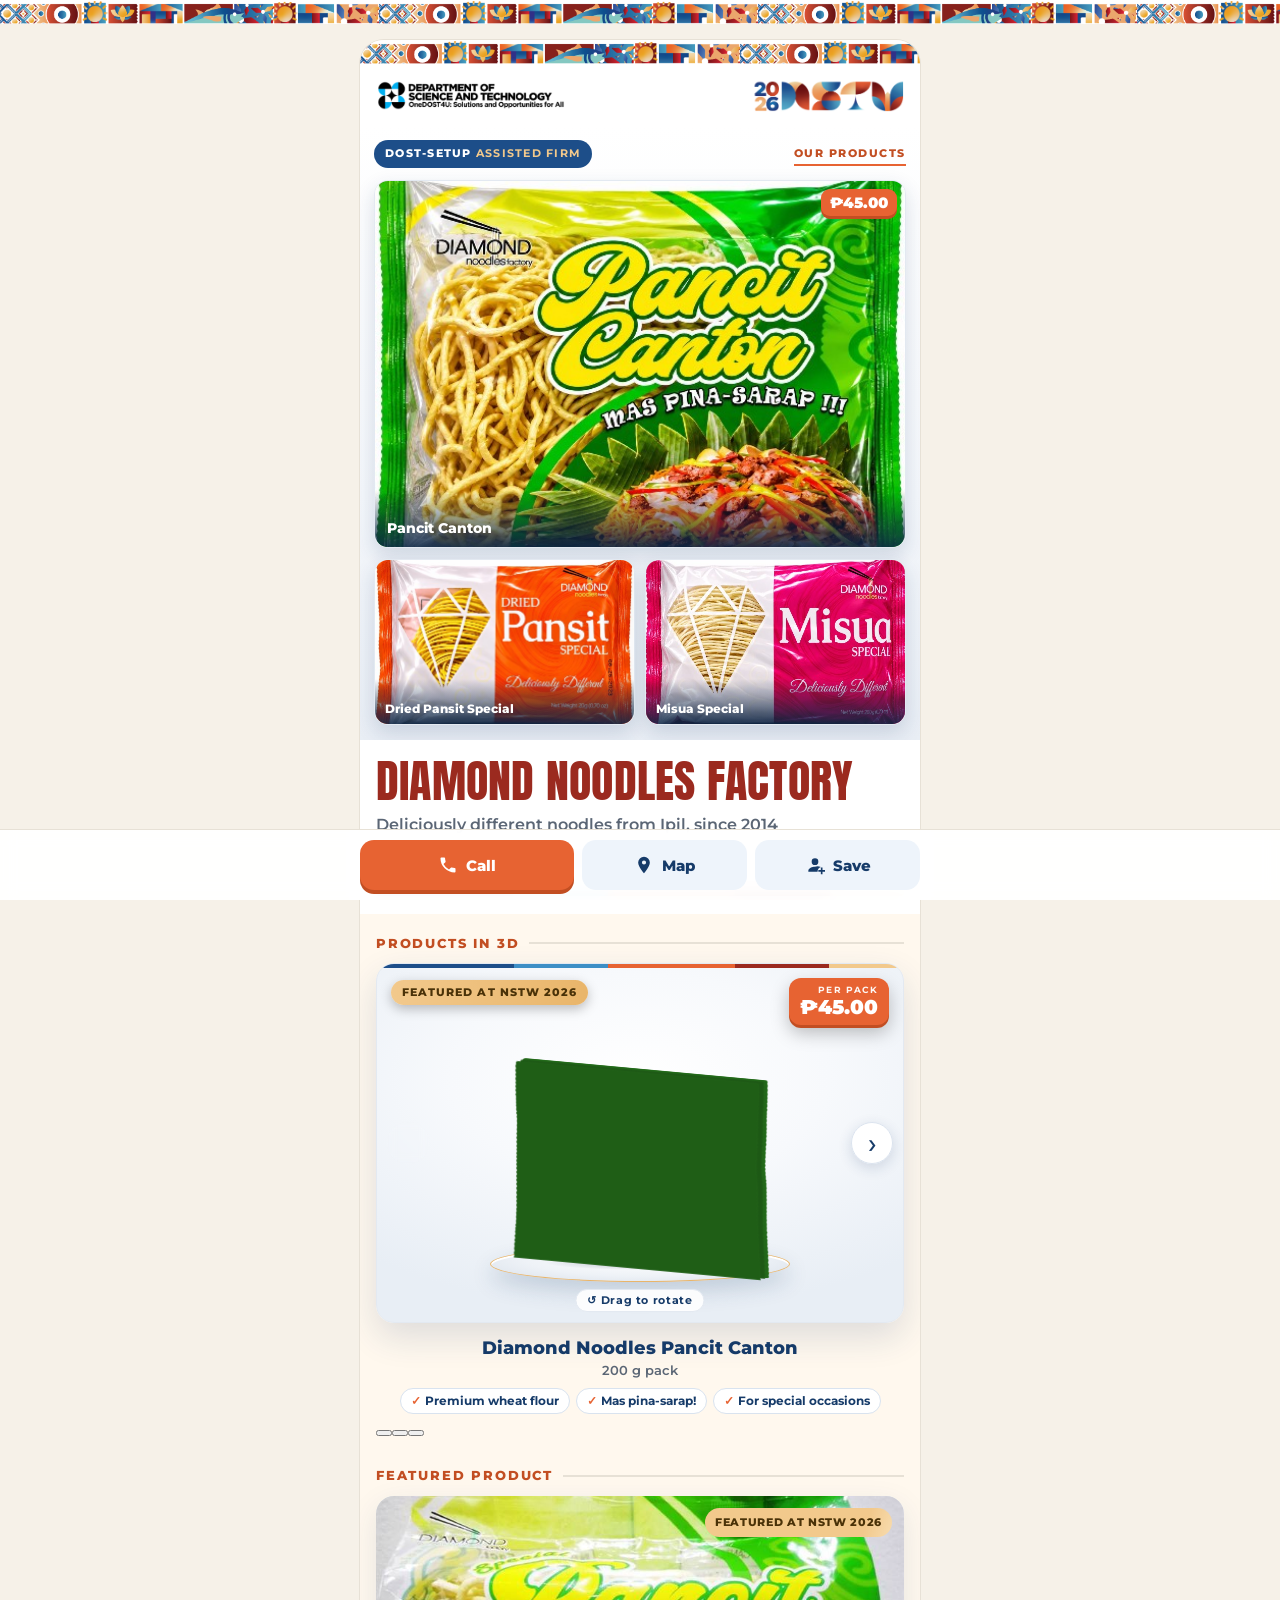
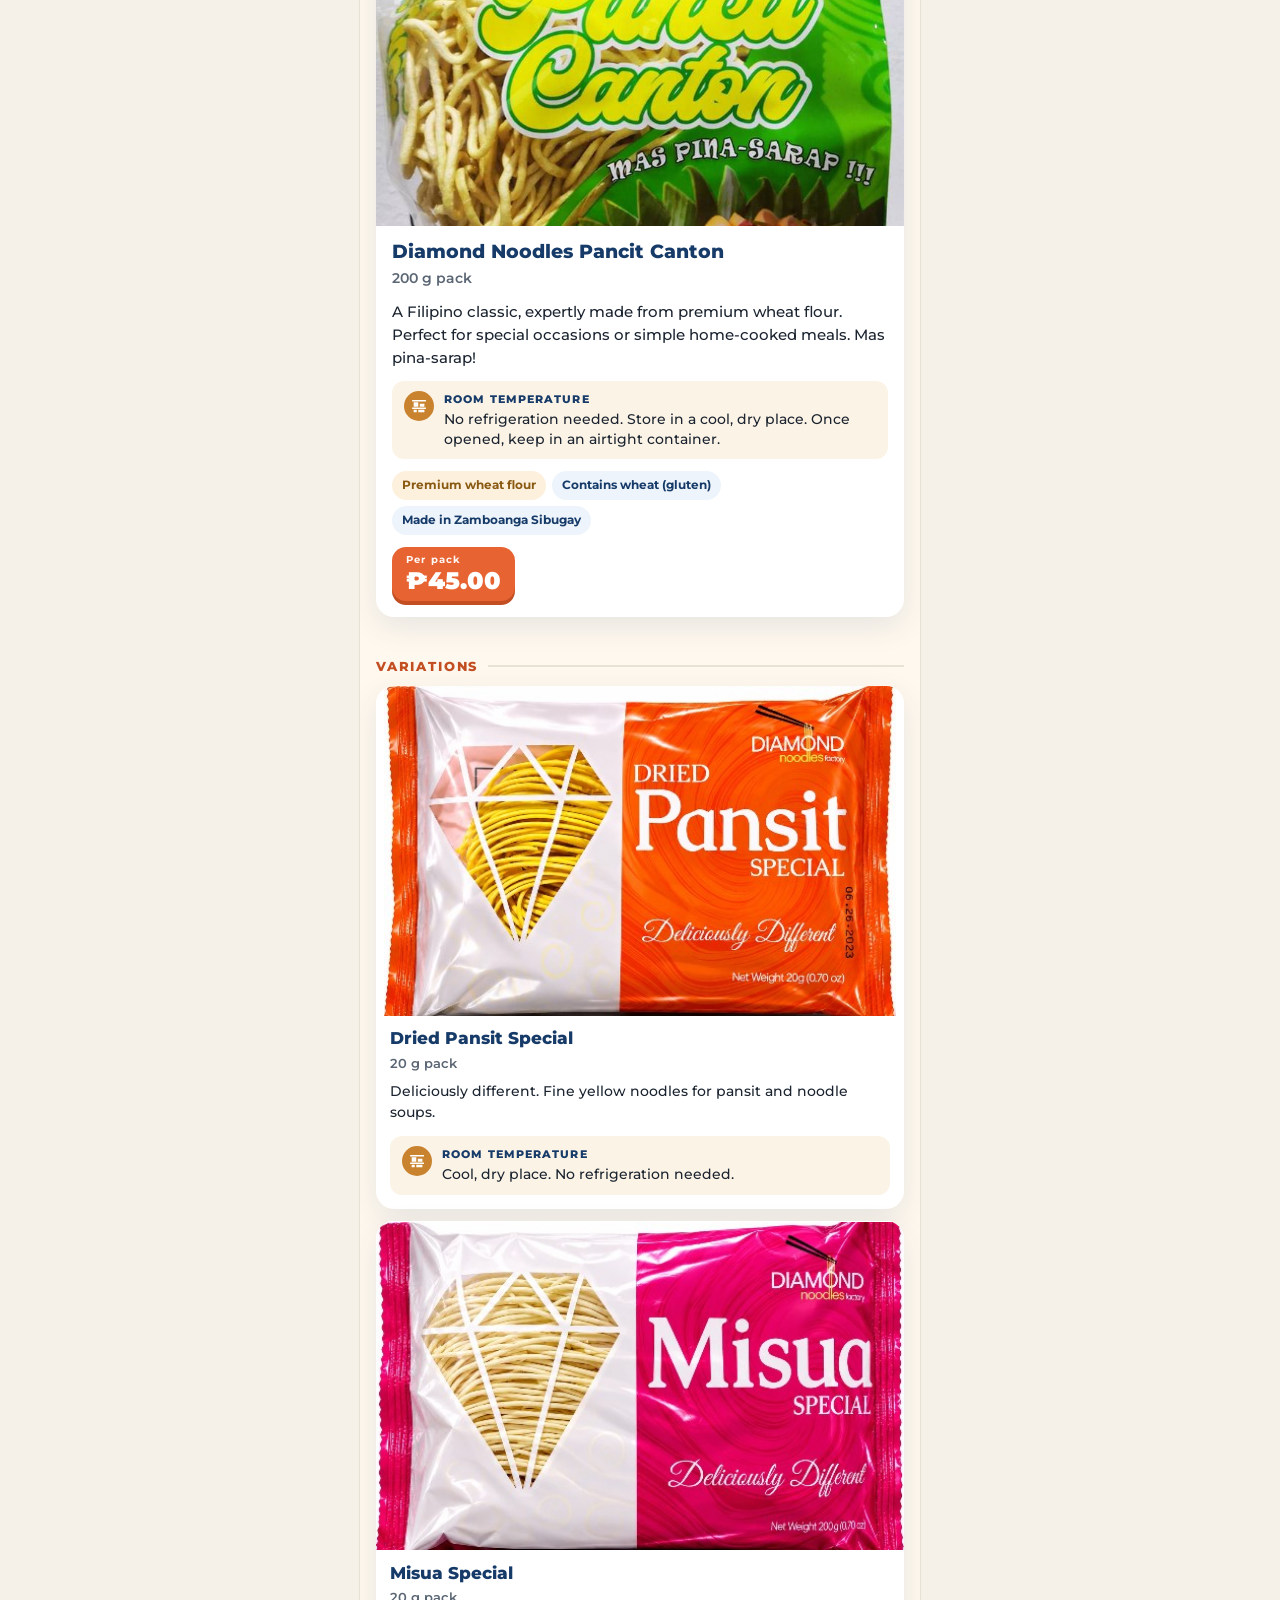
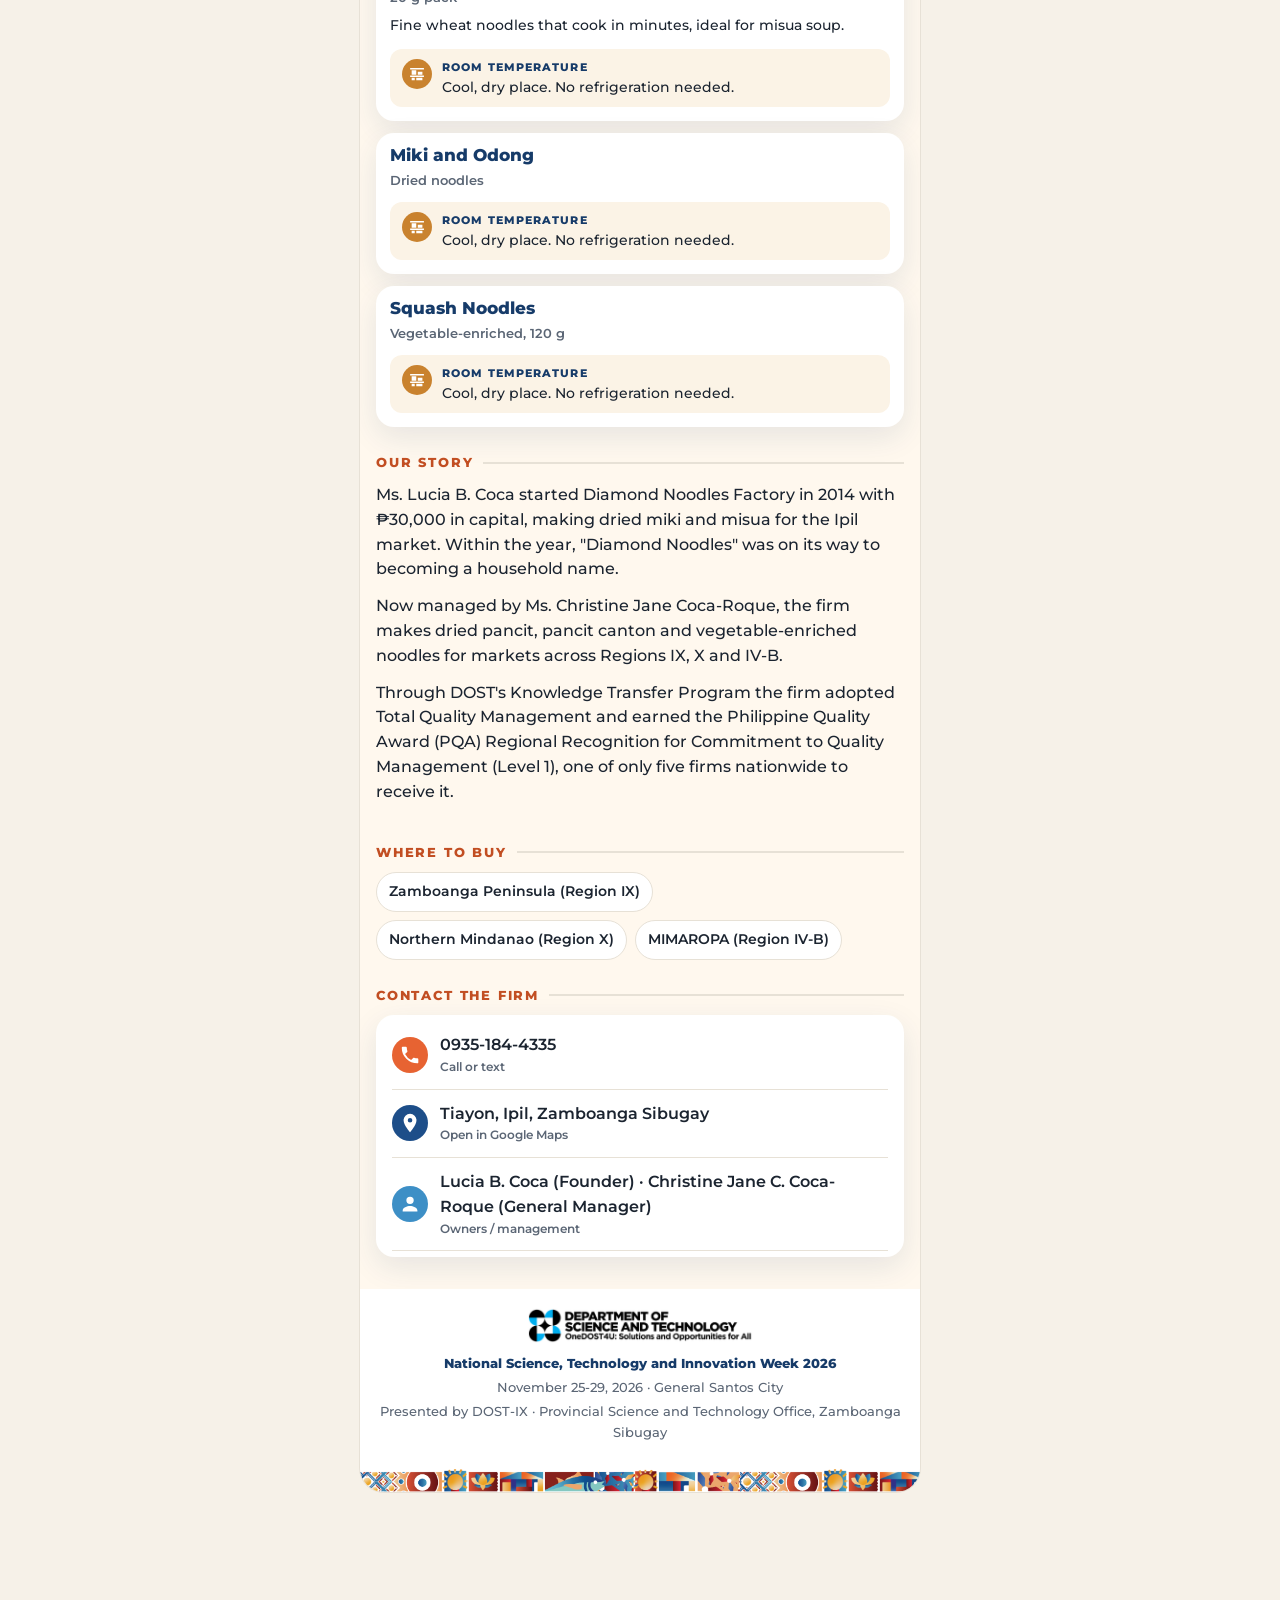
==== dnf/index.html @ 63319f56 "Round 3D bottle from its real outline; pictures in variations - Picker's bottle is spun from the bot" ====
<!doctype html>
<html lang="en">
<head>
<meta charset="utf-8">
<meta name="viewport" content="width=device-width, initial-scale=1, viewport-fit=cover">
<title>Diamond Noodles Factory | NSTW 2026</title>
<meta name="description" content="Diamond Noodles Pancit Canton, Pansit Special and Misua: DOST-SETUP assisted products from Ipil, Zamboanga Sibugay, featured at NSTW 2026.">
<meta property="og:title" content="Diamond Noodles Factory">
<meta property="og:description" content="Deliciously different noodles from Ipil, Zamboanga Sibugay. Featured at NSTW 2026.">
<meta property="og:image" content="../img/dnf-canton.jpg">
<meta name="theme-color" content="#1d4e89">
<link rel="preload" href="../assets/fonts/Montserrat-latin.woff2" as="font" type="font/woff2" crossorigin>
<link rel="preload" href="../assets/fonts/Anton-latin.woff2" as="font" type="font/woff2" crossorigin>
<link rel="preload" href="../img/3d/dnf-canton-photo.jpg" as="image">
<link rel="stylesheet" href="../assets/style.css?v=17">
</head>
<body data-root="../">
<main class="wrap" id="app"><noscript><p style="padding:16px">Diamond Noodles Factory, Tiayon, Ipil, Zamboanga Sibugay. Call 0935-184-4335.</p></noscript></main>
<nav class="actions" id="actions" aria-label="Quick actions"></nav>
<script src="../assets/app.js?v=17"></script>
<script>renderFirm("dnf");</script>
</body>
</html>
---- assets/style.css ----
/* Fonts served from this site (no Google Fonts request): Anton + Montserrat, latin and latin-ext. */
@font-face{font-family:'Anton';font-style:normal;font-weight:400;font-display:swap;src:url(fonts/Anton-latin-ext.woff2) format('woff2');unicode-range:U+0100-02BA, U+02BD-02C5, U+02C7-02CC, U+02CE-02D7, U+02DD-02FF, U+0304, U+0308, U+0329, U+1D00-1DBF, U+1E00-1E9F, U+1EF2-1EFF, U+2020, U+20A0-20AB, U+20AD-20C4, U+2113, U+2C60-2C7F, U+A720-A7FF}
@font-face{font-family:'Anton';font-style:normal;font-weight:400;font-display:swap;src:url(fonts/Anton-latin.woff2) format('woff2');unicode-range:U+0000-00FF, U+0131, U+0152-0153, U+02BB-02BC, U+02C6, U+02DA, U+02DC, U+0304, U+0308, U+0329, U+2000-206F, U+20AC, U+2122, U+2191, U+2193, U+2212, U+2215, U+FEFF, U+FFFD}
@font-face{font-family:'Montserrat';font-style:normal;font-weight:500 900;font-display:swap;src:url(fonts/Montserrat-latin-ext.woff2) format('woff2');unicode-range:U+0100-02BA, U+02BD-02C5, U+02C7-02CC, U+02CE-02D7, U+02DD-02FF, U+0304, U+0308, U+0329, U+1D00-1DBF, U+1E00-1E9F, U+1EF2-1EFF, U+2020, U+20A0-20AB, U+20AD-20C4, U+2113, U+2C60-2C7F, U+A720-A7FF}
@font-face{font-family:'Montserrat';font-style:normal;font-weight:500 900;font-display:swap;src:url(fonts/Montserrat-latin.woff2) format('woff2');unicode-range:U+0000-00FF, U+0131, U+0152-0153, U+02BB-02BC, U+02C6, U+02DA, U+02DC, U+0304, U+0308, U+0329, U+2000-206F, U+20AC, U+2122, U+2191, U+2193, U+2212, U+2215, U+FEFF, U+FFFD}
/* NSTW 2026 product pages - DOST-IX PSTO Zamboanga Sibugay
   Palette sampled from the official NSTW 2026 artwork. */
:root{
  --navy:#1d4e89; --navy-d:#163b69; --orange:#e76332; --orange-d:#c24e22; --maroon:#9b2a1f;
  --gold:#f2c98c; --gold-d:#e9b56a; --sky:#3d8fc6; --cream:#fff8ee;
  --ink:#1b2430; --muted:#5b6675; --line:#e7e1d6; --card:#ffffff; --page:#f6f1e8;
  --radius:18px; --shadow:0 10px 30px rgba(22,59,105,.10);
}
*{box-sizing:border-box}
html{-webkit-text-size-adjust:100%}
body{margin:0;background:var(--page);color:var(--ink);font:16px/1.55 Montserrat,"Segoe UI",Arial,sans-serif;padding-bottom:88px}
img{max-width:100%;display:block}
a{color:var(--navy)}
.wrap{max-width:560px;margin:0 auto;background:var(--cream);min-height:100vh;box-shadow:0 0 0 1px var(--line)}
.strip{height:24px;background:url("../img/nstw-strip.png") 0 center/380px 24px repeat-x}

/* header */
.top{display:flex;align-items:center;justify-content:space-between;gap:12px;padding:14px 16px;background:#fff}
.top img{height:30px;width:auto}
.top .nstw{height:34px}

/* hero */
.hero{position:relative;background:#fff}
.hero .photo{aspect-ratio:4/3;width:100%;object-fit:cover}
.hero .badge{position:absolute;left:16px;top:16px;background:var(--navy);color:#fff;font-weight:800;font-size:11px;letter-spacing:.12em;text-transform:uppercase;padding:7px 12px;border-radius:30px}
.hero .badge b{color:var(--gold)}
.title{padding:18px 16px 6px;background:#fff}
.title h1{margin:0;font:400 40px/1.02 Anton,Impact,"Arial Narrow",sans-serif;text-transform:uppercase;color:var(--maroon);letter-spacing:.005em}
.title p{margin:8px 0 0;color:var(--muted);font-weight:600}
.title .loc{display:flex;align-items:center;gap:6px;margin-top:10px;font-size:14px;color:var(--navy-d);font-weight:700}
.bar{height:6px;margin:14px 16px 0;border-radius:3px;background:linear-gradient(90deg,var(--navy) 0 26%,var(--sky) 26% 44%,var(--orange) 44% 68%,var(--maroon) 68% 86%,var(--gold) 86%)}
.titlewrap{background:#fff;padding-bottom:18px}

/* sections */
section{padding:22px 16px 6px}
h2{margin:0 0 12px;font:800 13px/1.2 Montserrat,Arial,sans-serif;letter-spacing:.14em;text-transform:uppercase;color:var(--orange-d);display:flex;align-items:center;gap:10px}
h2::after{content:"";flex:1;height:2px;background:var(--line)}

/* products */
.product{background:var(--card);border-radius:var(--radius);box-shadow:var(--shadow);overflow:hidden;margin-bottom:14px}
.product .pimg{aspect-ratio:16/10;width:100%;object-fit:cover;background:#eee}
.product .pbody{padding:14px 16px 16px}
.product h3{margin:0;font:800 19px/1.25 Montserrat,Arial,sans-serif;color:var(--navy-d)}
.product .size{margin:4px 0 0;color:var(--muted);font-weight:600;font-size:14px}
.product .desc{margin:10px 0 0;font-size:15px}
.prow{display:flex;align-items:flex-end;justify-content:space-between;gap:12px;margin-top:12px;flex-wrap:wrap}
.price{background:var(--orange);color:#fff;border-radius:14px;padding:8px 14px;box-shadow:0 4px 0 var(--orange-d);font-weight:900;font-size:24px;line-height:1}
.price small{display:block;font-size:10px;font-weight:700;letter-spacing:.12em;margin-bottom:4px;opacity:.95}
.price.ask{background:#fff;color:var(--orange-d);border:2px solid var(--orange);box-shadow:none;font-size:15px;padding:9px 12px}
.tags{display:flex;gap:6px;flex-wrap:wrap}
.tag{font-size:12px;font-weight:700;padding:5px 10px;border-radius:20px;background:#eef4fb;color:var(--navy-d)}
.tag.gold{background:#fdf0dc;color:#8a5a12}
.featured{position:relative}
.featured::before{content:"Featured at NSTW 2026";position:absolute;right:12px;top:12px;z-index:1;background:var(--gold);color:#4a3208;font-weight:800;font-size:11px;letter-spacing:.06em;text-transform:uppercase;padding:6px 10px;border-radius:20px}

/* more products: compact list */
.mini{display:grid;grid-template-columns:repeat(2,minmax(0,1fr));gap:10px}
.mini .m{background:#fff;border-radius:14px;box-shadow:var(--shadow);overflow:hidden}
.mini .m img{aspect-ratio:4/3;width:100%;object-fit:cover}
.mini .m div{padding:10px 12px;font-weight:700;font-size:14px;color:var(--navy-d)}
.mini .m span{display:block;font-weight:600;font-size:12px;color:var(--muted)}
.chips{display:flex;flex-wrap:wrap;gap:8px}
.chip{background:#fff;border:1px solid var(--line);border-radius:30px;padding:8px 12px;font-size:14px;font-weight:600}

/* impact */
.stats{display:grid;grid-template-columns:repeat(2,minmax(0,1fr));gap:10px}
.stat{background:#fff;border-radius:16px;padding:14px;box-shadow:var(--shadow);border-top:5px solid var(--navy)}
.stat:nth-child(4n+2){border-top-color:var(--orange)}
.stat:nth-child(4n+3){border-top-color:var(--maroon)}
.stat:nth-child(4n+4){border-top-color:var(--sky)}
.stat b{display:block;font:400 30px/1.05 Anton,Impact,sans-serif;color:var(--navy-d)}
.stat span{display:block;margin-top:6px;font-size:13px;line-height:1.35;color:var(--muted);font-weight:600}
.src{font-size:12px;color:var(--muted);margin:10px 2px 0}

/* story + project */
.story p{margin:0 0 12px}
.project{background:linear-gradient(135deg,var(--navy-d),var(--navy));color:#fff;border-radius:var(--radius);padding:16px;box-shadow:var(--shadow)}
.project .pt{font-weight:800;font-size:16px;line-height:1.35}
.project dl{display:grid;grid-template-columns:auto 1fr;gap:6px 14px;margin:12px 0 0;font-size:14px}
.project dt{opacity:.8}
.project dd{margin:0;font-weight:700}
.project + .project{margin-top:10px}
.equip{margin:0;padding:0;list-style:none;display:grid;gap:10px}
.equip li{background:#fff;border-radius:14px;padding:12px 14px;box-shadow:var(--shadow);display:flex;gap:12px;align-items:flex-start}
.equip li i{flex:none;width:30px;height:30px;border-radius:50%;background:var(--gold);color:#4a3208;font-style:normal;font-weight:900;display:flex;align-items:center;justify-content:center;font-size:14px}
.equip li b{display:block;color:var(--navy-d)}
.equip li span{font-size:13px;color:var(--muted)}
.gallery{display:grid;grid-template-columns:repeat(2,minmax(0,1fr));gap:10px;margin-top:12px}
.gallery img{border-radius:14px;aspect-ratio:1/1;object-fit:cover;width:100%}

/* contact */
.contact{background:#fff;border-radius:var(--radius);box-shadow:var(--shadow);padding:6px 16px}
.contact a,.contact div.row{display:flex;align-items:center;gap:12px;padding:12px 0;border-bottom:1px solid var(--line);text-decoration:none;color:var(--ink);font-weight:600}
.contact > :last-child{border-bottom:0}
.contact svg{flex:none;width:36px;height:36px}
.contact small{display:block;font-size:12px;color:var(--muted);font-weight:600}

/* footer */
footer{margin-top:26px;background:#fff;text-align:center;padding:18px 16px 22px}
footer img{height:36px;width:auto;margin:0 auto 10px}
footer p{margin:4px 0;font-size:13px;color:var(--muted)}
footer .ev{font-weight:800;color:var(--navy-d)}

/* sticky action bar */
.actions{position:fixed;left:0;right:0;bottom:0;z-index:10;padding:10px 12px calc(10px + env(safe-area-inset-bottom));background:rgba(255,255,255,.96);
  backdrop-filter:blur(8px);-webkit-backdrop-filter:blur(8px);border-top:1px solid var(--line)}
.actions .in{max-width:560px;margin:0 auto;display:grid;grid-template-columns:1.3fr 1fr 1fr;gap:8px}
.btn{display:flex;align-items:center;justify-content:center;gap:8px;min-height:50px;border-radius:14px;border:0;font:800 15px Montserrat,Arial,sans-serif;text-decoration:none;cursor:pointer}
.btn svg{width:20px;height:20px;flex:none}
.btn.primary{background:var(--orange);color:#fff;box-shadow:0 4px 0 var(--orange-d)}
.btn.sec{background:#eef4fb;color:var(--navy-d)}
.btn:focus-visible{outline:3px solid var(--sky);outline-offset:2px}

/* index page */
.intro{padding:20px 16px 4px;background:#fff}
.intro h1{margin:0;font:400 34px/1.05 Anton,Impact,sans-serif;text-transform:uppercase;color:var(--maroon)}
.intro p{margin:8px 0 0;color:var(--muted);font-weight:600}
.firm{display:block;background:#fff;border-radius:var(--radius);box-shadow:var(--shadow);overflow:hidden;text-decoration:none;color:var(--ink);margin-bottom:14px}
.firm img{aspect-ratio:16/9;width:100%;object-fit:cover}
.firm div{padding:14px 16px}
.firm b{display:block;font:400 26px/1.05 Anton,Impact,sans-serif;text-transform:uppercase;color:var(--maroon)}
.firm span{display:block;margin-top:4px;color:var(--muted);font-weight:600;font-size:14px}
.firm em{display:inline-block;margin-top:10px;font-style:normal;font-weight:800;color:var(--orange-d)}

@media (min-width:600px){
  body{background:var(--page) url("../img/nstw-strip.png") left top/auto 24px repeat-x}
  .wrap{margin-top:40px;margin-bottom:40px;border-radius:24px;overflow:hidden}
  .title h1{font-size:46px}
}
/* ---------- motion graphics ----------
   Everything below runs only when the visitor has not asked their phone to reduce motion. */
@media (prefers-reduced-motion:no-preference){
  /* NSTW tile border slowly scrolls like a ticker */
  .strip{animation:stripMove 40s linear infinite}
  @keyframes stripMove{from{background-position-x:0}to{background-position-x:-1140px}}  /* 3 tiles of 380px: seamless loop */

  /* hero photo: slow zoom-out ("Ken Burns") as the page opens */
  .hero{overflow:hidden}
  .hero .photo{animation:kenburns 9s cubic-bezier(.2,.6,.2,1) both}
  @keyframes kenburns{from{transform:scale(1.14)}to{transform:scale(1)}}

  /* badge slides in, title rises, colour bar draws itself */
  .hero .badge{animation:slideIn .45s .05s cubic-bezier(.2,.9,.3,1.2) both}
  @keyframes slideIn{from{transform:translateX(-24px)}to{transform:none}}
  .title h1{animation:rise .45s 0s cubic-bezier(.2,.7,.2,1) both}
  .title p,.title .loc{animation:rise .45s .08s cubic-bezier(.2,.7,.2,1) both}
  .intro h1{animation:rise .45s 0s cubic-bezier(.2,.7,.2,1) both}
  @keyframes rise{from{transform:translateY(14px)}to{transform:none}}
  .bar{transform-origin:left;animation:draw .7s .1s cubic-bezier(.6,0,.2,1) both}
  @keyframes draw{from{transform:scaleX(0)}to{transform:scaleX(1)}}

  /* blocks fade up as they scroll into view (class added by app.js) */
  .reveal{opacity:0;transform:translateY(18px);transition:opacity .45s ease,transform .45s cubic-bezier(.2,.7,.2,1);transition-delay:var(--d,0s)}
  .reveal.in{opacity:1;transform:none}

  /* featured ribbon gets a moving shine */
  .featured::before{background:linear-gradient(110deg,var(--gold) 35%,#fff6df 50%,var(--gold) 65%) 0 0/250% 100%;animation:shine 3.2s ease-in-out infinite}
  @keyframes shine{0%,60%{background-position:100% 0}100%{background-position:-100% 0}}

  /* price tag pops when it appears, then gently bobs */
  .reveal.in .price:not(.ask){animation:pop .6s .25s cubic-bezier(.3,1.6,.5,1) both,bob 3.5s 1.2s ease-in-out infinite}
  @keyframes pop{from{transform:scale(.6) rotate(-6deg);opacity:0}to{transform:none;opacity:1}}
  @keyframes bob{0%,100%{transform:translateY(0)}50%{transform:translateY(-4px)}}

  /* stat tiles lift slightly; numbers count up (app.js) */
  .stat{transition:transform .25s ease,box-shadow .25s ease}
  .stat:hover{transform:translateY(-3px);box-shadow:0 14px 34px rgba(22,59,105,.16)}

  /* equipment numbers spin in */
  .reveal.in i{animation:spinIn .6s calc(var(--d,0s) + .15s) cubic-bezier(.3,1.4,.5,1) both}
  @keyframes spinIn{from{transform:rotate(-180deg) scale(.3)}to{transform:none}}

  /* photos zoom softly on hover / tap */
  .product .pimg,.mini .m img,.gallery img,.firm img{transition:transform .6s cubic-bezier(.2,.7,.2,1)}
  .product:hover .pimg,.mini .m:hover img,.gallery img:hover,.firm:hover img{transform:scale(1.05)}
  .product,.mini .m,.firm{overflow:hidden}

  /* Call button: a soft pulse ring every few seconds */
  .btn.primary{position:relative}
  .btn.primary::after{content:"";position:absolute;inset:0;border-radius:inherit;box-shadow:0 0 0 0 rgba(231,99,50,.55);animation:ring 3s 2s ease-out infinite}
  @keyframes ring{0%{box-shadow:0 0 0 0 rgba(231,99,50,.55)}70%,100%{box-shadow:0 0 0 14px rgba(231,99,50,0)}}
  .actions{animation:barUp .4s .15s cubic-bezier(.2,.8,.2,1) both}
  @keyframes barUp{from{transform:translateY(100%)}to{transform:none}}

  .firm{transition:transform .2s ease}
  .firm:active,.btn:active{transform:scale(.98)}
}

/* ---------- 3D product viewer ---------- */
/* Studio stage: navy backdrop, soft spotlight, gold-rimmed pedestal. */
.v3d-stage{position:relative;height:360px;perspective:1100px;touch-action:pan-y;user-select:none;-webkit-user-select:none;cursor:grab;overflow:hidden;border-radius:var(--radius);
  background:radial-gradient(80% 65% at 50% 32%,#ffffff 0%,#f7f9fc 45%,#e8eef5 100%);box-shadow:0 14px 34px rgba(22,59,105,.14);border:1px solid #e3e9f1;outline:none}
.v3d-stage.grab{cursor:grabbing}
.v3d-stage:focus-visible{box-shadow:0 0 0 3px var(--sky),0 14px 34px rgba(22,59,105,.14)}
.v3d-stage::before{content:"";position:absolute;inset:0;pointer-events:none;
  background:linear-gradient(90deg,var(--navy) 0 26%,var(--sky) 26% 44%,var(--orange) 44% 68%,var(--maroon) 68% 86%,var(--gold) 86%) top/100% 4px no-repeat}
.v3d-pedestal{position:absolute;left:50%;bottom:40px;width:64%;max-width:300px;height:36px;transform:translateX(-50%);border-radius:50%;pointer-events:none;
  background:radial-gradient(ellipse at 50% 35%,#ffffff 0%,#eef2f7 55%,#d7dfe9 100%);border:1px solid var(--gold-d);
  box-shadow:0 10px 22px rgba(22,59,105,.2),inset 0 2px 0 #fff}
.v3d-pedestal::after{content:"";position:absolute;left:18%;right:18%;top:22%;height:46%;border-radius:50%;background:radial-gradient(closest-side,rgba(22,40,70,.3),rgba(22,40,70,0))}
.v3d-rib{position:absolute;left:14px;top:16px;z-index:3;background:linear-gradient(90deg,var(--gold),var(--gold-d));color:#4a3208;font:800 10.5px Montserrat,Arial,sans-serif;letter-spacing:.1em;text-transform:uppercase;padding:6px 11px;border-radius:20px;box-shadow:0 4px 12px rgba(0,0,0,.25)}
.v3d-price{position:absolute;right:14px;top:14px;z-index:3;background:var(--orange);color:#fff;font:900 20px/1 Montserrat,Arial,sans-serif;padding:7px 11px 8px;border-radius:12px;text-align:right;box-shadow:0 3px 0 var(--orange-d),0 8px 18px rgba(0,0,0,.25)}
.v3d-price small{display:block;font-size:9px;font-weight:700;letter-spacing:.12em;text-transform:uppercase;margin-bottom:3px;opacity:.95}
.v3d-slide{position:absolute;inset:0;display:flex;align-items:center;justify-content:center;transition:transform .6s cubic-bezier(.2,.8,.2,1),opacity .45s;opacity:0;pointer-events:none}
.v3d-slide.right{transform:translateX(70%) scale(.8)}
.v3d-slide.left{transform:translateX(-70%) scale(.8)}
.v3d-slide.on{opacity:1;transform:none}
.v3d-slide{align-items:flex-end;padding-bottom:54px}   /* packs stand on the pedestal */
.v3d-obj{position:relative;flex:none;width:var(--w);height:var(--h);transform-origin:50% 100%;transform-style:preserve-3d;
  transform:scale(var(--s,1)) rotateX(var(--rx,-10deg)) rotateY(var(--ry,-28deg))}
.fc{position:absolute;left:0;top:0;overflow:hidden;backface-visibility:hidden;-webkit-backface-visibility:hidden}
.fc img{width:100%;height:100%;object-fit:cover;display:block;pointer-events:none}
.fc::after{content:"";position:absolute;inset:0;pointer-events:none}
.fc.front,.fc.back{width:var(--w);height:var(--h)}
.fc.front{transform:translateZ(calc(var(--d) / 2))}
.fc.back{transform:rotateY(180deg) translateZ(calc(var(--d) / 2))}
.fc.right,.fc.left{width:var(--d);height:var(--h);left:calc((var(--w) - var(--d)) / 2)}
.fc.right{transform:rotateY(90deg) translateZ(calc(var(--w) / 2))}
.fc.left{transform:rotateY(-90deg) translateZ(calc(var(--w) / 2))}
.fc.top,.fc.bottom{width:var(--w);height:var(--d);top:calc((var(--h) - var(--d)) / 2)}
.fc.top{transform:rotateX(90deg) translateZ(calc(var(--h) / 2))}
.fc.bottom{transform:rotateX(-90deg) translateZ(calc(var(--h) / 2))}
/* simple lighting so it reads as a solid object */
.fc.front::after{background:linear-gradient(115deg,rgba(255,255,255,.28),rgba(255,255,255,0) 38%,rgba(0,0,0,0) 70%,rgba(0,0,0,.14))}
.fc.back::after{background:linear-gradient(245deg,rgba(255,255,255,.18),rgba(0,0,0,0) 45%,rgba(0,0,0,.18))}
.fc.right::after{background:rgba(0,0,0,.14)}
.fc.left::after{background:rgba(0,0,0,.26)}
.fc.top::after{background:rgba(255,255,255,.18)}
.fc.bottom::after{background:rgba(0,0,0,.35)}
/* soft pouches / bags: rounded corners */
.v3d-obj.r .fc.front,.v3d-obj.r .fc.back{border-radius:16px 16px 10px 10px}
.v3d-obj.r .fc.top,.v3d-obj.r .fc.bottom{border-radius:20px}
/* generated back face when there is no photo of the back */
.gen{width:100%;height:100%;display:flex;flex-direction:column;justify-content:center;align-items:center;text-align:center;padding:12% 12% 8%;gap:8px;
  background:linear-gradient(135deg,rgba(255,255,255,.18),rgba(255,255,255,0) 40%,rgba(0,0,0,.12)),var(--c)}
.gen .gl{background:#fff;border-radius:10px;padding:12px 12px 11px;display:flex;flex-direction:column;align-items:center;gap:3px;box-shadow:0 3px 10px rgba(0,0,0,.18);max-width:100%}
.gen .gl small{font:700 9px Montserrat,Arial,sans-serif;letter-spacing:.14em;text-transform:uppercase;color:var(--muted)}
.gen .gl b{font:400 21px/1.02 Anton,Impact,sans-serif;text-transform:uppercase;color:var(--c)}
.gen .gl span{font:700 11px Montserrat,Arial,sans-serif;color:var(--ink)}
.gen .gl i{display:block;width:44px;height:3px;border-radius:2px;margin:4px 0 2px;background:linear-gradient(90deg,var(--navy) 0 30%,var(--orange) 30% 70%,var(--gold) 70%)}
.gen .gl em{font:600 9.5px Montserrat,Arial,sans-serif;font-style:normal;color:var(--muted)}
.gen p{margin:0;font:700 9px Montserrat,Arial,sans-serif;letter-spacing:.06em;color:#fff;text-shadow:0 1px 2px rgba(0,0,0,.3)}
.v3d-nav{position:absolute;top:50%;width:42px;height:42px;margin-top:-21px;border-radius:50%;border:1px solid #dbe3ee;background:rgba(255,255,255,.95);
  color:var(--navy-d);font:400 28px/38px Montserrat,Arial,sans-serif;box-shadow:0 4px 14px rgba(22,59,105,.16);cursor:pointer;z-index:4;-webkit-backdrop-filter:blur(4px);backdrop-filter:blur(4px)}
.v3d-nav.prev{left:10px}.v3d-nav.next{right:10px}
.v3d-nav:focus-visible{outline:3px solid var(--gold)}
.v3d-hint{position:absolute;left:50%;bottom:10px;transform:translateX(-50%);font:700 10.5px Montserrat,Arial,sans-serif;letter-spacing:.06em;color:var(--navy-d);
  background:rgba(255,255,255,.9);border:1px solid #e3e9f1;padding:4px 11px;border-radius:12px;pointer-events:none;white-space:nowrap}
.v3d-cap{text-align:center;padding:14px 8px 2px;touch-action:pan-y}
.v3d-cap b{display:block;font:800 18px/1.25 Montserrat,Arial,sans-serif;color:var(--navy-d)}
.v3d-cap > span{display:block;margin-top:2px;font:600 13px Montserrat,Arial,sans-serif;color:var(--muted)}
.v3d-hooks{display:flex;flex-wrap:wrap;justify-content:center;gap:6px;margin-top:10px;min-height:26px}
.v3d-hooks span{font:700 11.5px Montserrat,Arial,sans-serif;color:var(--navy-d);background:#fff;border:1px solid #d9e3ef;padding:5px 10px;border-radius:14px}
.v3d-hooks span::before{content:"✓ ";color:var(--orange);font-weight:900}


/* Product facts: ingredients and storage (QR page is marketing-only; project figures live in the printed brief) */
.facts{margin:12px 0 0;display:grid;gap:8px}
.facts .fi{display:flex;gap:10px;align-items:flex-start;background:#f7f9f4;border-radius:12px;padding:10px 12px}
.facts .fi.cold{background:#eaf4fb}
.facts .fi.dry{background:#fbf3e6}
.facts .fic{flex:none;width:30px;height:30px}
.facts .fic svg{width:30px;height:30px;display:block}
.facts dt{font-size:11px;font-weight:800;letter-spacing:.1em;text-transform:uppercase;color:var(--navy-d)}
.facts dd{margin:2px 0 0;font-size:14px;line-height:1.4}
.vars{display:grid;gap:12px}
.var{background:var(--card);border-radius:var(--radius);box-shadow:var(--shadow);overflow:hidden}
.var > img{width:100%;aspect-ratio:16/9;object-fit:cover;background:#eee;display:block}
.var .vb{padding:12px 14px 14px}
.var h3{margin:0;font:800 17px/1.25 Montserrat,Arial,sans-serif;color:var(--navy-d)}
.var .size{margin:3px 0 0;color:var(--muted);font-weight:600;font-size:13px}
.var .size b{color:var(--orange-d)}
.var .vd{margin:8px 0 0;font-size:14px}
.v3d-obj.box{margin-bottom:calc(var(--d) * .2)}   /* lift deep packs so the front edge rests on the pedestal */
.fc img{object-fit:fill}                            /* photos are stretched to fill each face, no cut edges */

/* round bottle: ring of strips, each showing its slice of the wrapped photo */
.v3d-obj.bottle .bt{position:absolute;backface-visibility:hidden;-webkit-backface-visibility:hidden}
.v3d-obj.bottle .bt.disc{border-radius:50%;backface-visibility:visible;-webkit-backface-visibility:visible}
.v3d-obj.bottle .bt.sh{background:linear-gradient(180deg,#e6f3c4,#bcd98a)}

/* ---------- first screen: neat overview of the products ---------- */
.hero.overview{padding:14px 14px 16px;background:linear-gradient(180deg,#ffffff 0%,#f4f7fb 60%,#e9eef5 100%)}
.ov-head{display:flex;justify-content:space-between;align-items:center;gap:10px;margin-bottom:12px}
.hero.overview .badge{position:static;padding:6px 11px;font-size:10.5px}
.ov-cap{color:var(--orange-d);font:800 11px Montserrat,Arial,sans-serif;letter-spacing:.14em;text-transform:uppercase;padding:4px 0;border-bottom:2px solid var(--orange)}
.ov-grid{display:grid;grid-template-columns:1.15fr 1fr;grid-template-rows:1fr 1fr;gap:10px;aspect-ratio:4/3.1}
.ov-t{position:relative;margin:0;border-radius:14px;overflow:hidden;background:#fff;box-shadow:0 8px 20px rgba(22,59,105,.16);border:1px solid #e3e9f1}
.ov-t.big{grid-row:1 / span 2}
.ov-t img{width:100%;height:100%;object-fit:cover;display:block}
.ov-t figcaption{position:absolute;left:0;right:0;bottom:0;padding:22px 10px 8px;color:#fff;font:800 12px/1.25 Montserrat,Arial,sans-serif;
  background:linear-gradient(180deg,rgba(13,39,71,0),rgba(13,39,71,.88))}
.ov-t.big figcaption{font-size:14px;padding:30px 12px 10px}
.ov-price{position:absolute;right:8px;top:8px;background:var(--orange);color:#fff;font:900 15px/1 Montserrat,Arial,sans-serif;padding:6px 9px;border-radius:9px;box-shadow:0 3px 0 var(--orange-d)}
@media (prefers-reduced-motion:no-preference){
  .ov-t{animation:ovIn .6s calc(var(--i,0) * .1s) cubic-bezier(.2,.8,.2,1) both}
  .ov-t:nth-child(2){--i:1}.ov-t:nth-child(3){--i:2}
  @keyframes ovIn{from{opacity:0;transform:translateY(14px) scale(.97)}to{opacity:1;transform:none}}
}
.fc.front{background:#fff}                         /* photos with a transparent background sit on white */
.fc .crop{width:100%;height:100%}
.ov-banner{width:100%;aspect-ratio:1376/768;object-fit:cover;border-radius:14px;display:block;box-shadow:0 8px 20px rgba(22,59,105,.16)}
@media (prefers-reduced-motion:no-preference){.ov-banner{animation:ovIn .6s cubic-bezier(.2,.8,.2,1) both}}
/* cut-out packs: photo cut along the real outline, thickness from stacked outline slices */
.v3d-obj.cut .sl{position:absolute;left:0;top:0;width:var(--w);height:var(--h);-webkit-mask-size:100% 100%;mask-size:100% 100%;-webkit-mask-repeat:no-repeat;mask-repeat:no-repeat}
.v3d-obj.cut .face img{width:100%;height:100%;object-fit:fill;display:block;pointer-events:none}
.v3d-obj.cut .face::after{content:"";position:absolute;inset:0;pointer-events:none;background:linear-gradient(115deg,rgba(255,255,255,.3),rgba(255,255,255,0) 38%,rgba(0,0,0,0) 70%,rgba(0,0,0,.16))}
.v3d-obj.cut .face.bk img,.v3d-obj.cut .face.bk .gen{transform:scaleX(-1)}
.v3d-obj.cut .face.bk::after{background:linear-gradient(245deg,rgba(255,255,255,.18),rgba(0,0,0,0) 45%,rgba(0,0,0,.2))}
/* overview tiles: wide packs, so one full-width tile on top and two below */
.ov-grid{grid-template-columns:1fr 1fr;grid-template-rows:auto;aspect-ratio:auto}
.ov-t{aspect-ratio:520/330}
.ov-t.big{grid-column:1 / span 2;grid-row:auto;aspect-ratio:520/360}
.var > img{object-fit:contain;background:#fff;aspect-ratio:16/10}   /* show the whole product photo */
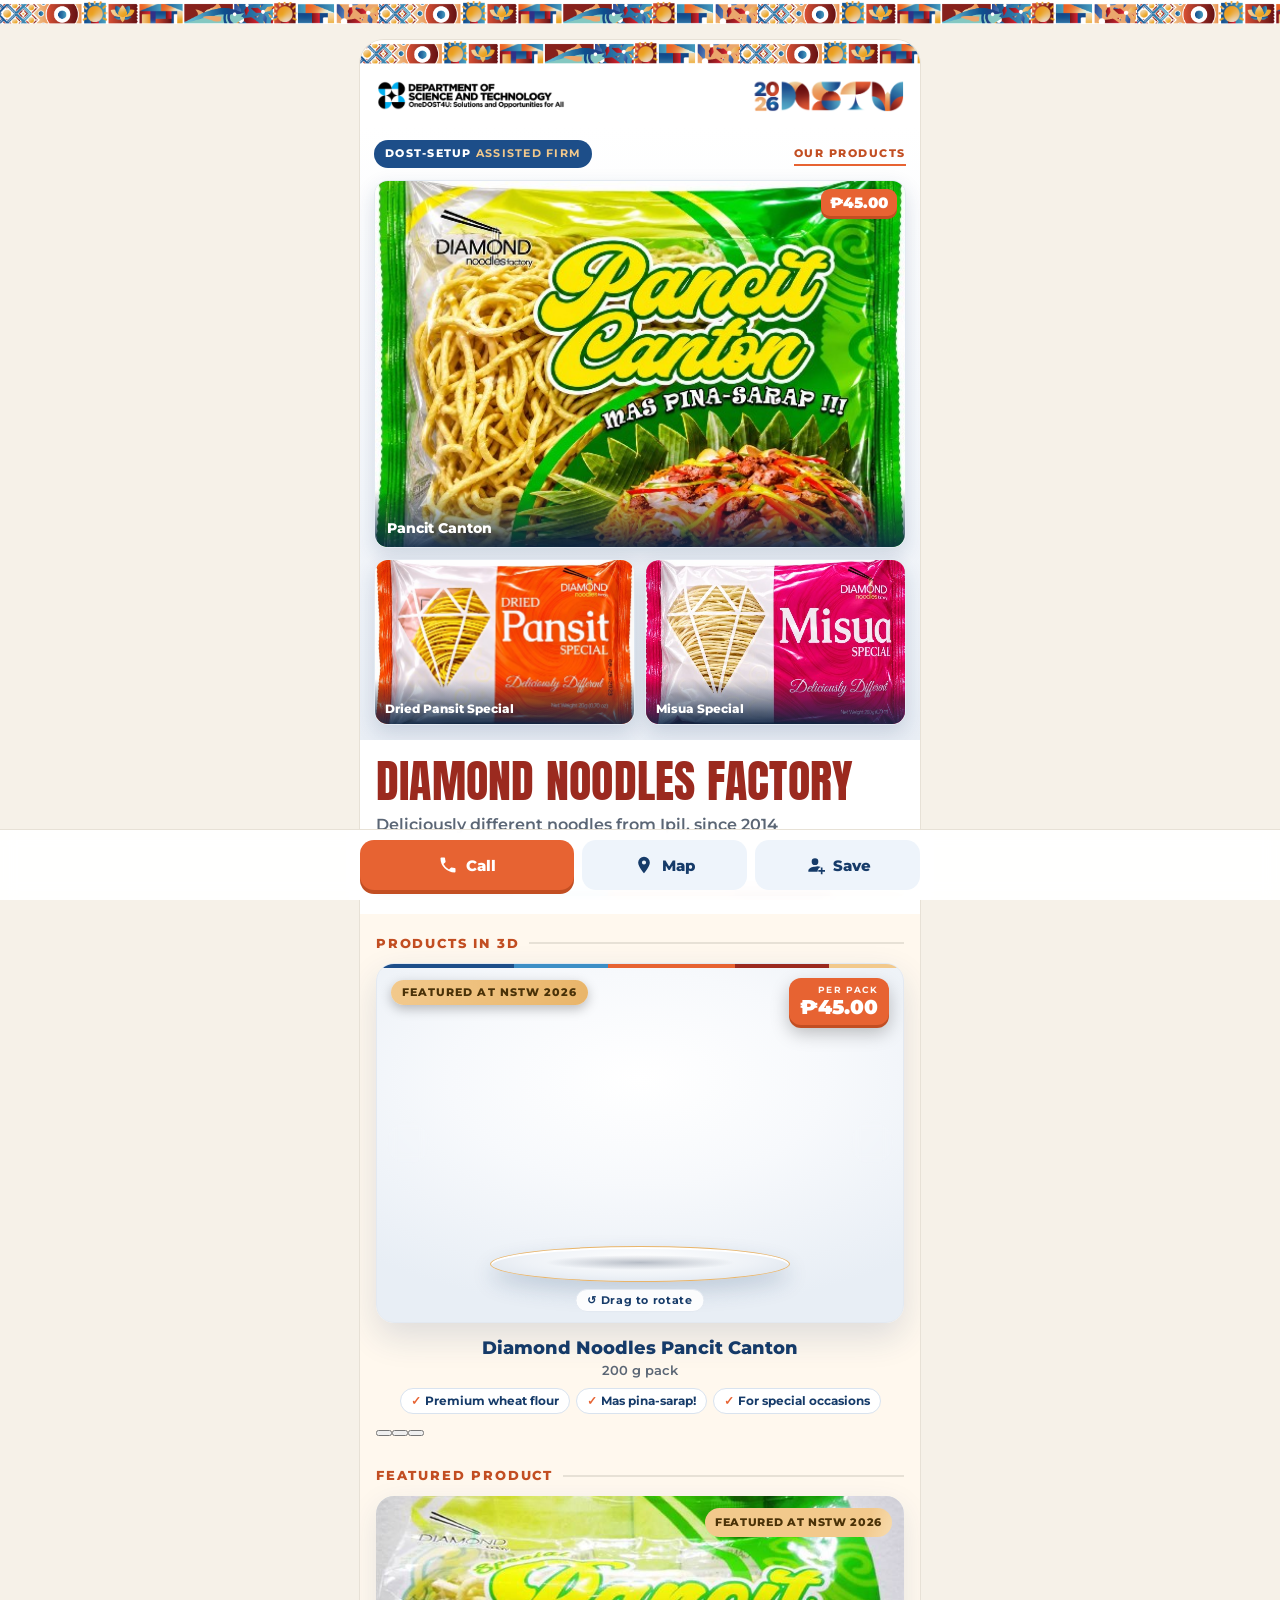
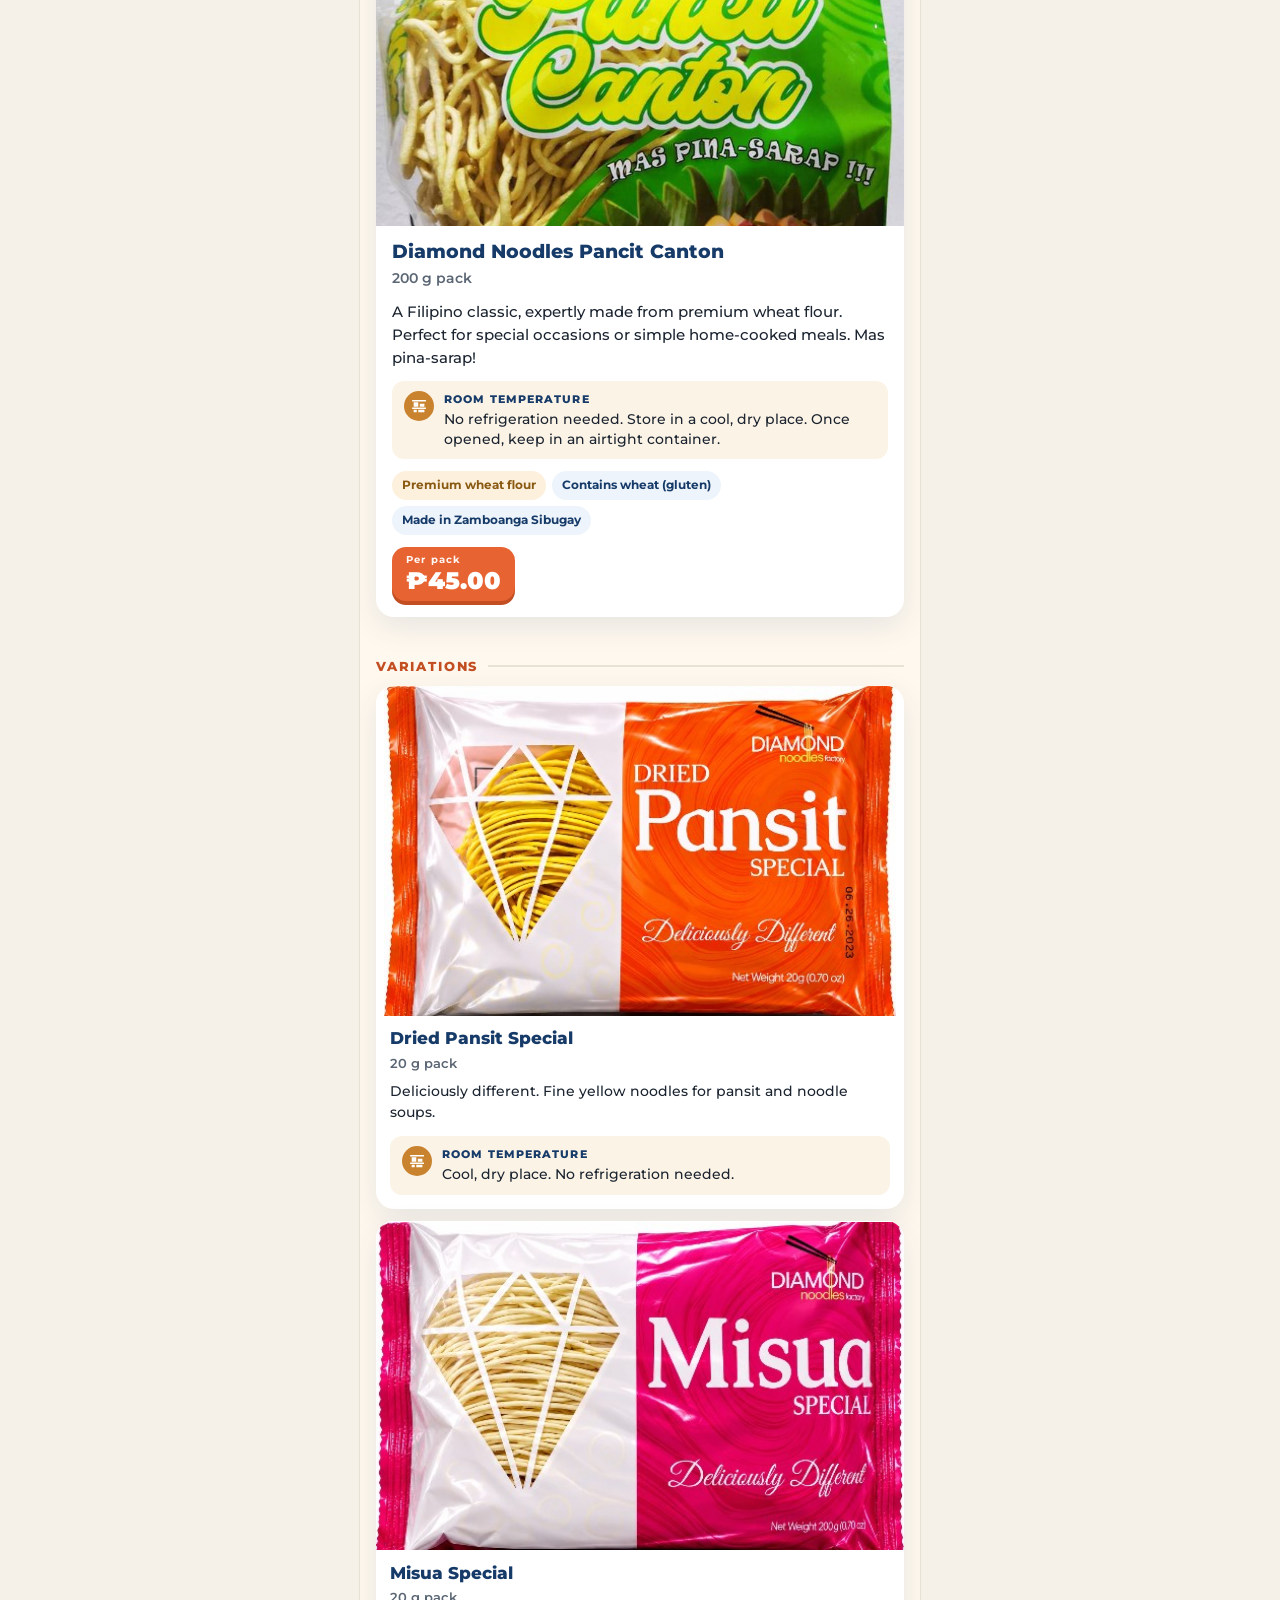
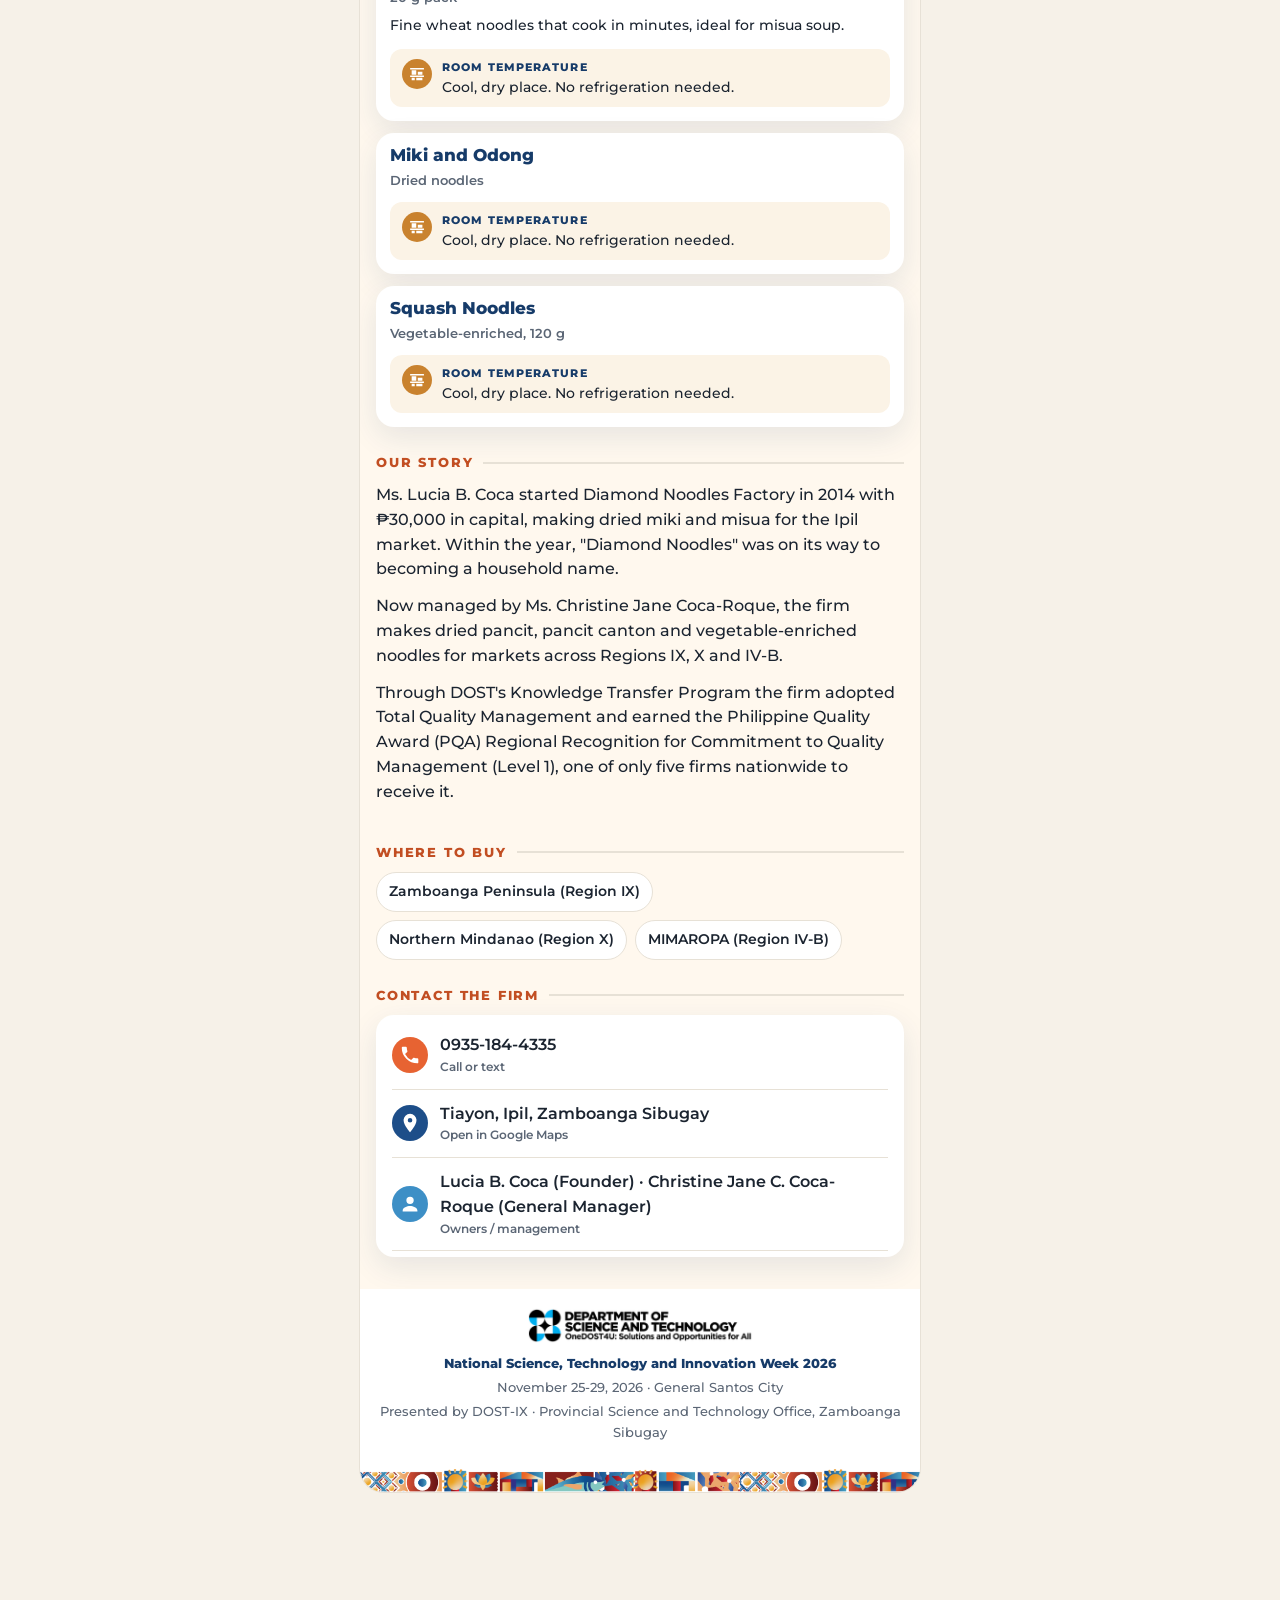
==== commit 4603b57b: "Picker's bottle: back to the lighter cut-out 3D bottle (round one was laggy on phones) Co-Authored-B" ====
--- a/dnf/index.html
+++ b/dnf/index.html
@@ -12,12 +12,12 @@
 <link rel="preload" href="../assets/fonts/Montserrat-latin.woff2" as="font" type="font/woff2" crossorigin>
 <link rel="preload" href="../assets/fonts/Anton-latin.woff2" as="font" type="font/woff2" crossorigin>
 <link rel="preload" href="../img/3d/dnf-canton-photo.jpg" as="image">
-<link rel="stylesheet" href="../assets/style.css?v=17">
+<link rel="stylesheet" href="../assets/style.css?v=18">
 </head>
 <body data-root="../">
 <main class="wrap" id="app"><noscript><p style="padding:16px">Diamond Noodles Factory, Tiayon, Ipil, Zamboanga Sibugay. Call 0935-184-4335.</p></noscript></main>
 <nav class="actions" id="actions" aria-label="Quick actions"></nav>
-<script src="../assets/app.js?v=17"></script>
+<script src="../assets/app.js?v=18"></script>
 <script>renderFirm("dnf");</script>
 </body>
 </html>
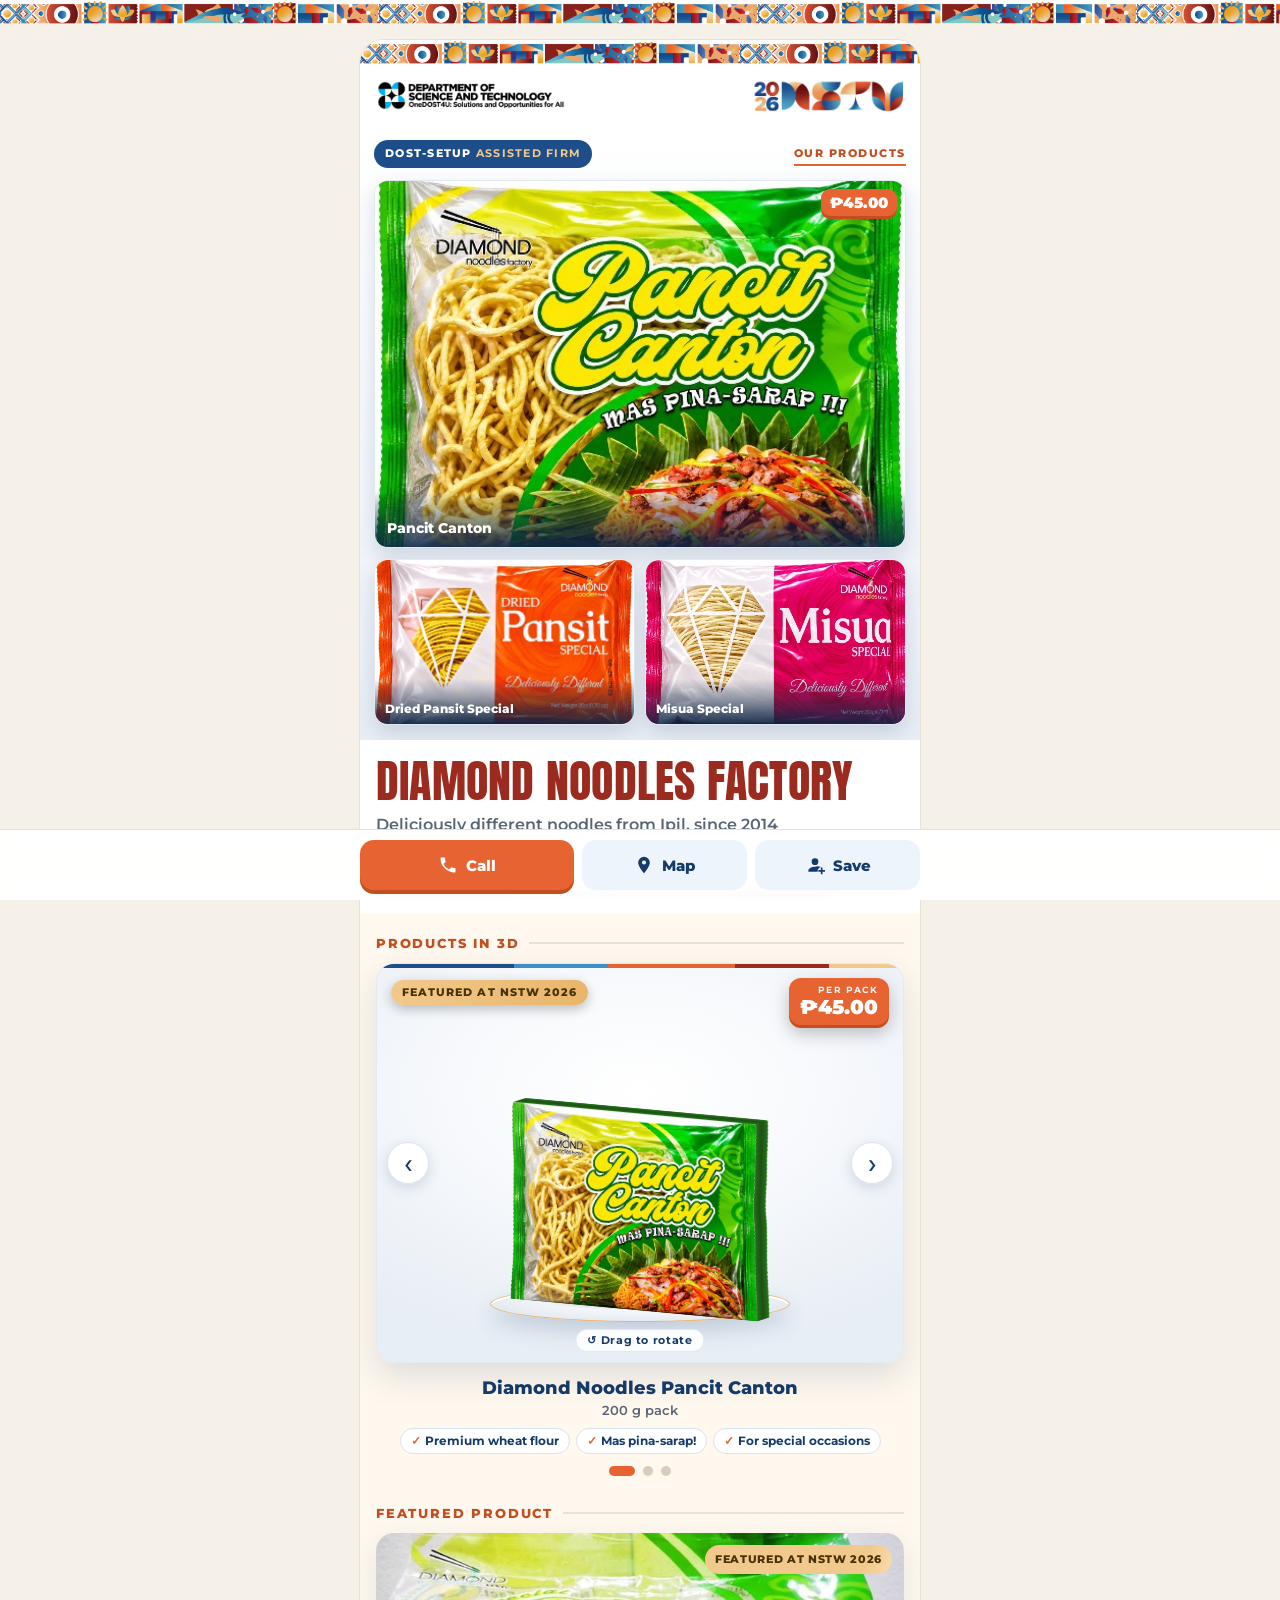
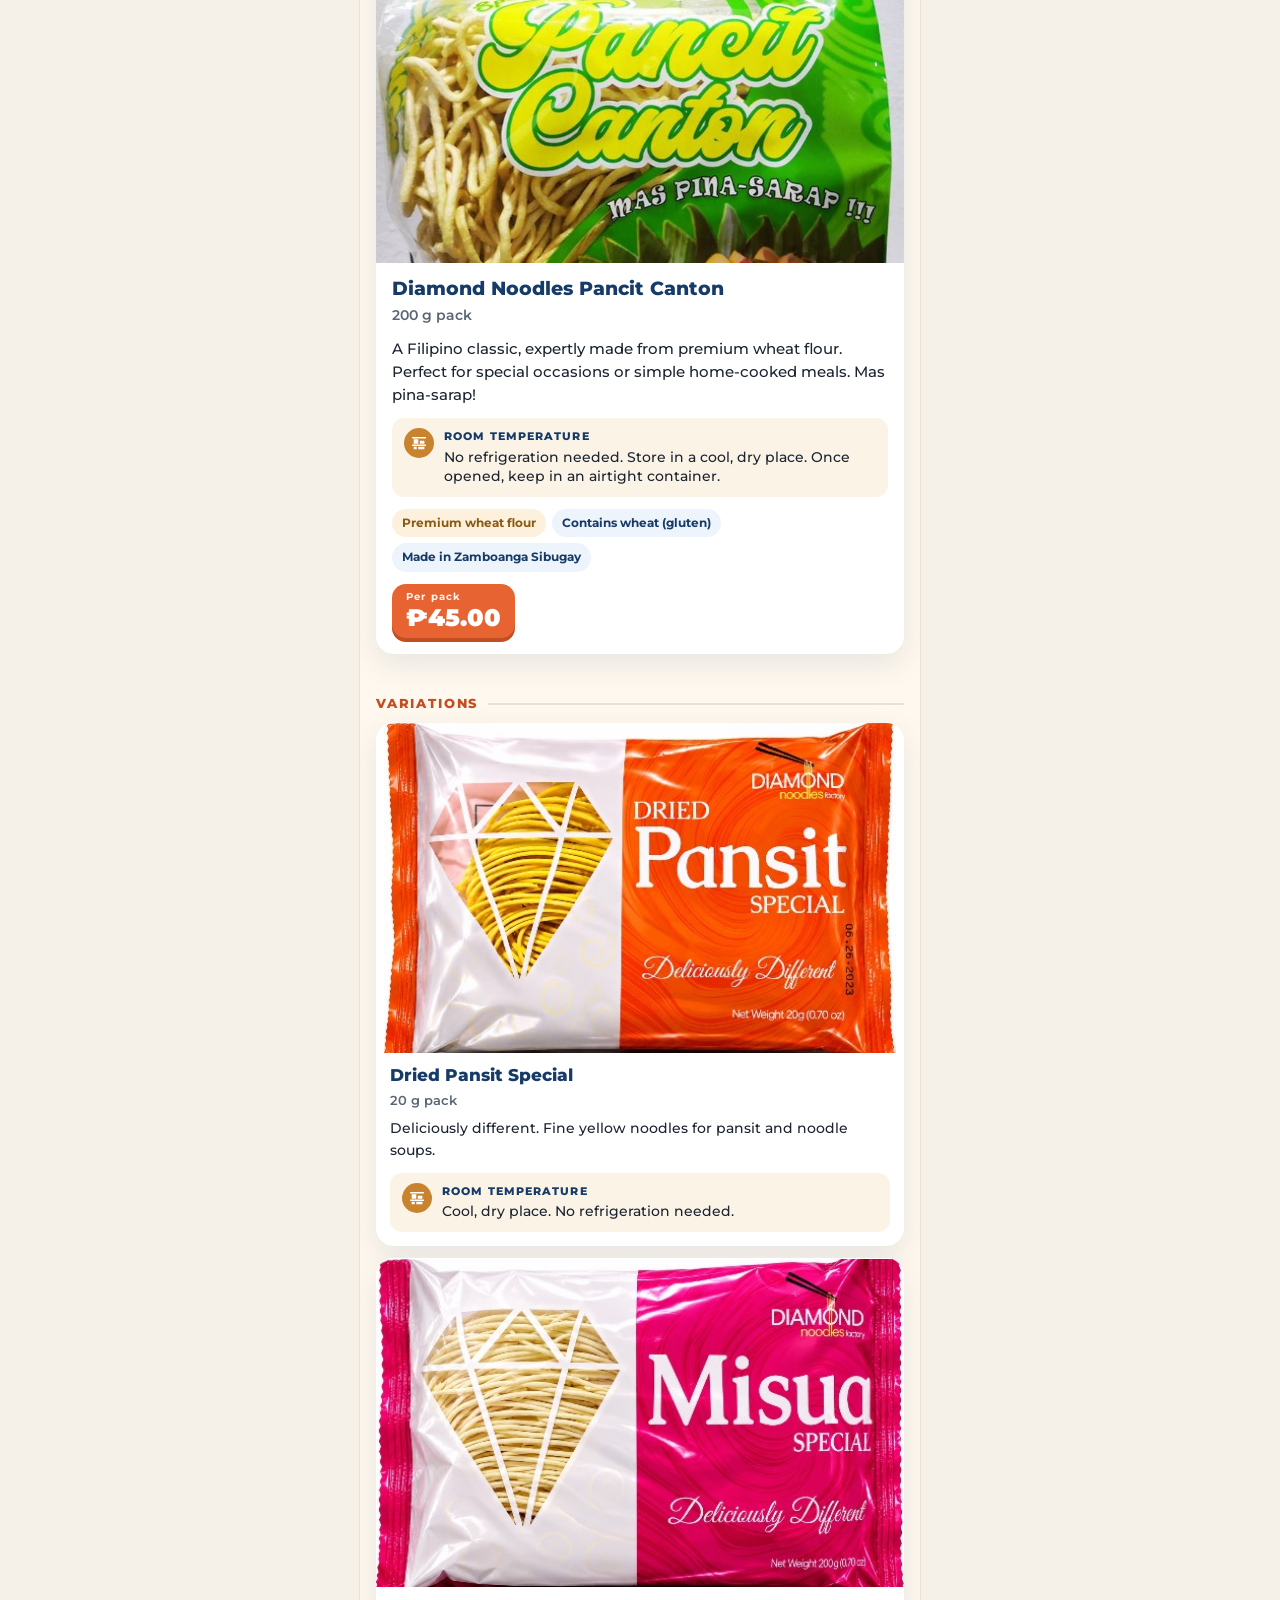
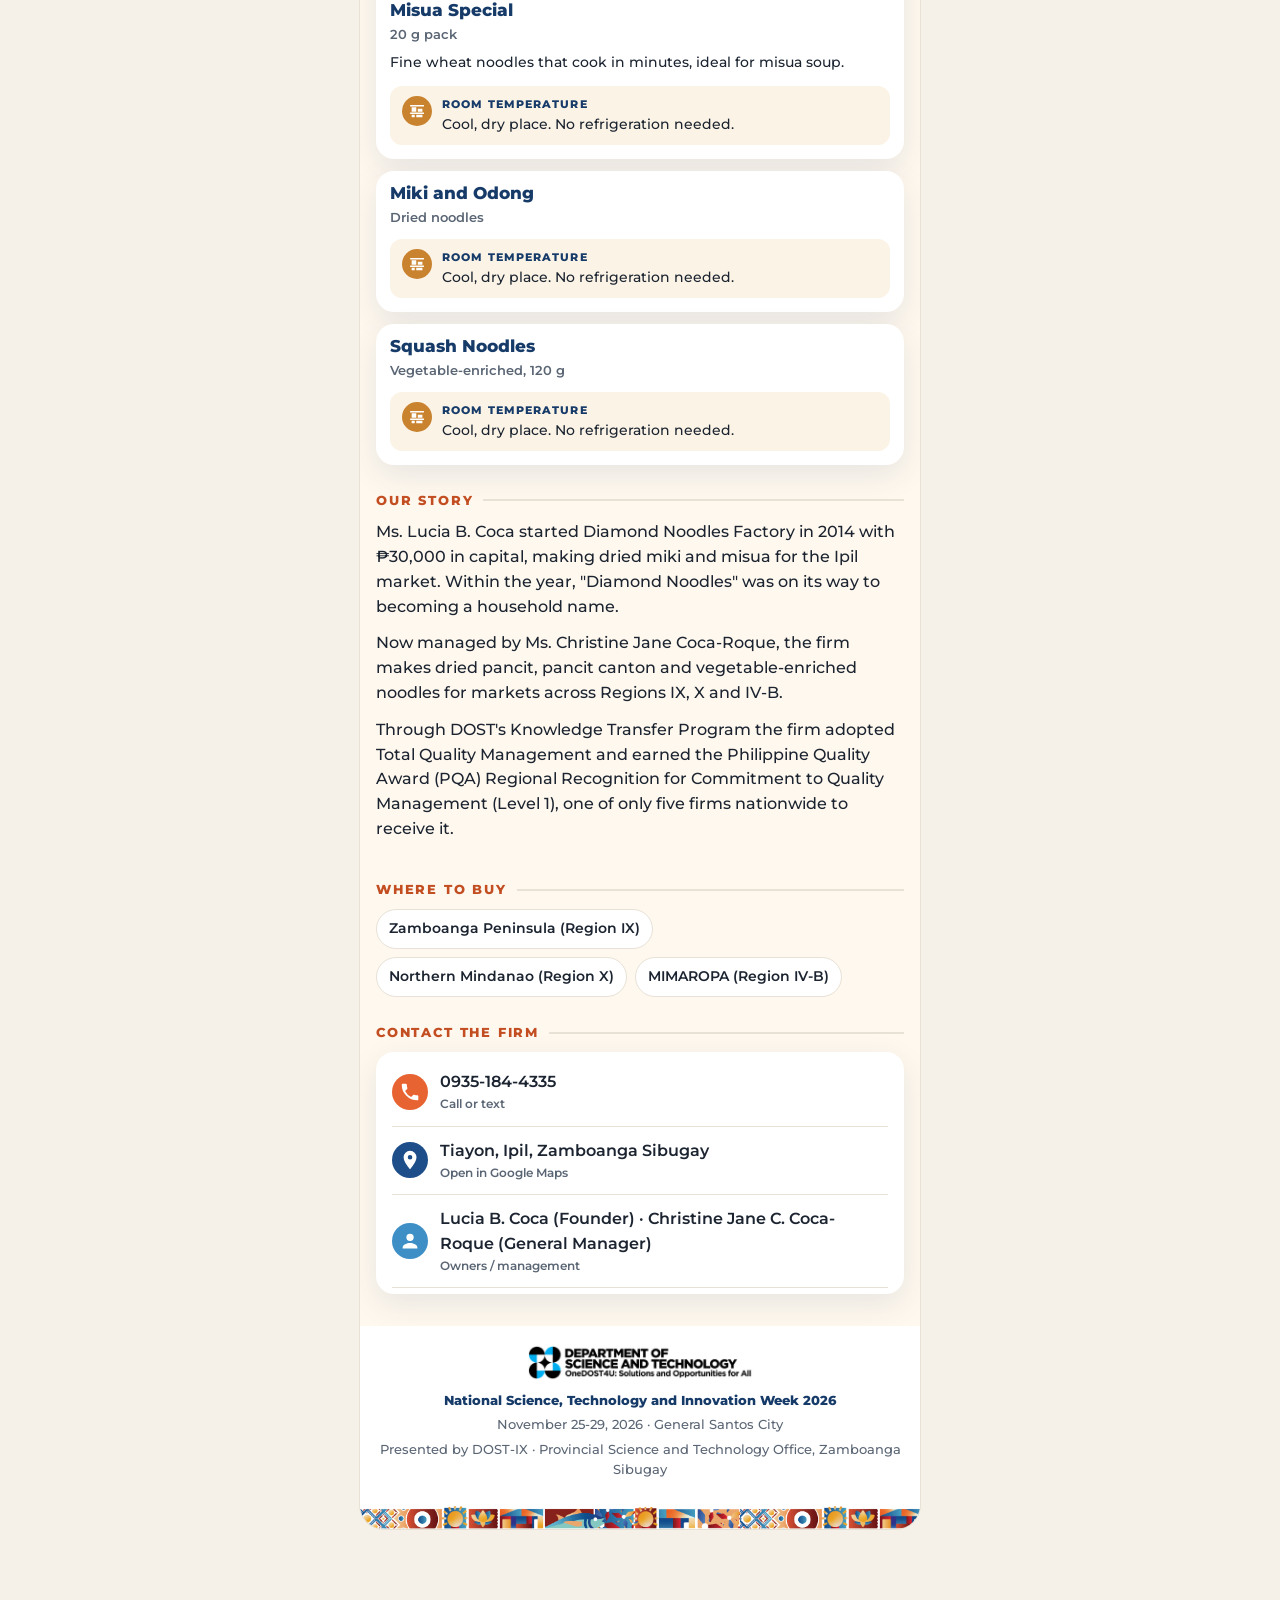
==== commit c43a2764: "Sharper, larger products in the 3D slides; restore slider dots - Picker's bottle cut out at full pho" ====
--- a/dnf/index.html
+++ b/dnf/index.html
@@ -12,12 +12,12 @@
 <link rel="preload" href="../assets/fonts/Montserrat-latin.woff2" as="font" type="font/woff2" crossorigin>
 <link rel="preload" href="../assets/fonts/Anton-latin.woff2" as="font" type="font/woff2" crossorigin>
 <link rel="preload" href="../img/3d/dnf-canton-photo.jpg" as="image">
-<link rel="stylesheet" href="../assets/style.css?v=18">
+<link rel="stylesheet" href="../assets/style.css?v=19">
 </head>
 <body data-root="../">
 <main class="wrap" id="app"><noscript><p style="padding:16px">Diamond Noodles Factory, Tiayon, Ipil, Zamboanga Sibugay. Call 0935-184-4335.</p></noscript></main>
 <nav class="actions" id="actions" aria-label="Quick actions"></nav>
-<script src="../assets/app.js?v=18"></script>
+<script src="../assets/app.js?v=19"></script>
 <script>renderFirm("dnf");</script>
 </body>
 </html>
--- a/assets/style.css
+++ b/assets/style.css
@@ -193,7 +193,7 @@
 
 /* ---------- 3D product viewer ---------- */
 /* Studio stage: navy backdrop, soft spotlight, gold-rimmed pedestal. */
-.v3d-stage{position:relative;height:360px;perspective:1100px;touch-action:pan-y;user-select:none;-webkit-user-select:none;cursor:grab;overflow:hidden;border-radius:var(--radius);
+.v3d-stage{position:relative;height:400px;perspective:1100px;touch-action:pan-y;user-select:none;-webkit-user-select:none;cursor:grab;overflow:hidden;border-radius:var(--radius);
   background:radial-gradient(80% 65% at 50% 32%,#ffffff 0%,#f7f9fc 45%,#e8eef5 100%);box-shadow:0 14px 34px rgba(22,59,105,.14);border:1px solid #e3e9f1;outline:none}
 .v3d-stage.grab{cursor:grabbing}
 .v3d-stage:focus-visible{box-shadow:0 0 0 3px var(--sky),0 14px 34px rgba(22,59,105,.14)}
@@ -309,7 +309,7 @@
 /* cut-out packs: photo cut along the real outline, thickness from stacked outline slices */
 .v3d-obj.cut .sl{position:absolute;left:0;top:0;width:var(--w);height:var(--h);-webkit-mask-size:100% 100%;mask-size:100% 100%;-webkit-mask-repeat:no-repeat;mask-repeat:no-repeat}
 .v3d-obj.cut .face img{width:100%;height:100%;object-fit:fill;display:block;pointer-events:none}
-.v3d-obj.cut .face::after{content:"";position:absolute;inset:0;pointer-events:none;background:linear-gradient(115deg,rgba(255,255,255,.3),rgba(255,255,255,0) 38%,rgba(0,0,0,0) 70%,rgba(0,0,0,.16))}
+.v3d-obj.cut .face::after{content:"";position:absolute;inset:0;pointer-events:none;background:linear-gradient(115deg,rgba(255,255,255,.1),rgba(255,255,255,0) 38%,rgba(0,0,0,0) 75%,rgba(0,0,0,.07))}
 .v3d-obj.cut .face.bk img,.v3d-obj.cut .face.bk .gen{transform:scaleX(-1)}
 .v3d-obj.cut .face.bk::after{background:linear-gradient(245deg,rgba(255,255,255,.18),rgba(0,0,0,0) 45%,rgba(0,0,0,.2))}
 /* overview tiles: wide packs, so one full-width tile on top and two below */
@@ -317,3 +317,7 @@
 .ov-t{aspect-ratio:520/330}
 .ov-t.big{grid-column:1 / span 2;grid-row:auto;aspect-ratio:520/360}
 .var > img{object-fit:contain;background:#fff;aspect-ratio:16/10}   /* show the whole product photo */
+.v3d-dots{display:flex;justify-content:center;gap:8px;padding:10px 0 2px}
+.v3d-dots button{width:10px;height:10px;border-radius:50%;border:0;padding:0;background:#d8cdbb;cursor:pointer;transition:width .25s,background .25s}
+.v3d-dots button[aria-current="true"]{width:26px;border-radius:6px;background:var(--orange)}
+@media (prefers-reduced-motion:reduce){.v3d-slide{transition:none}}
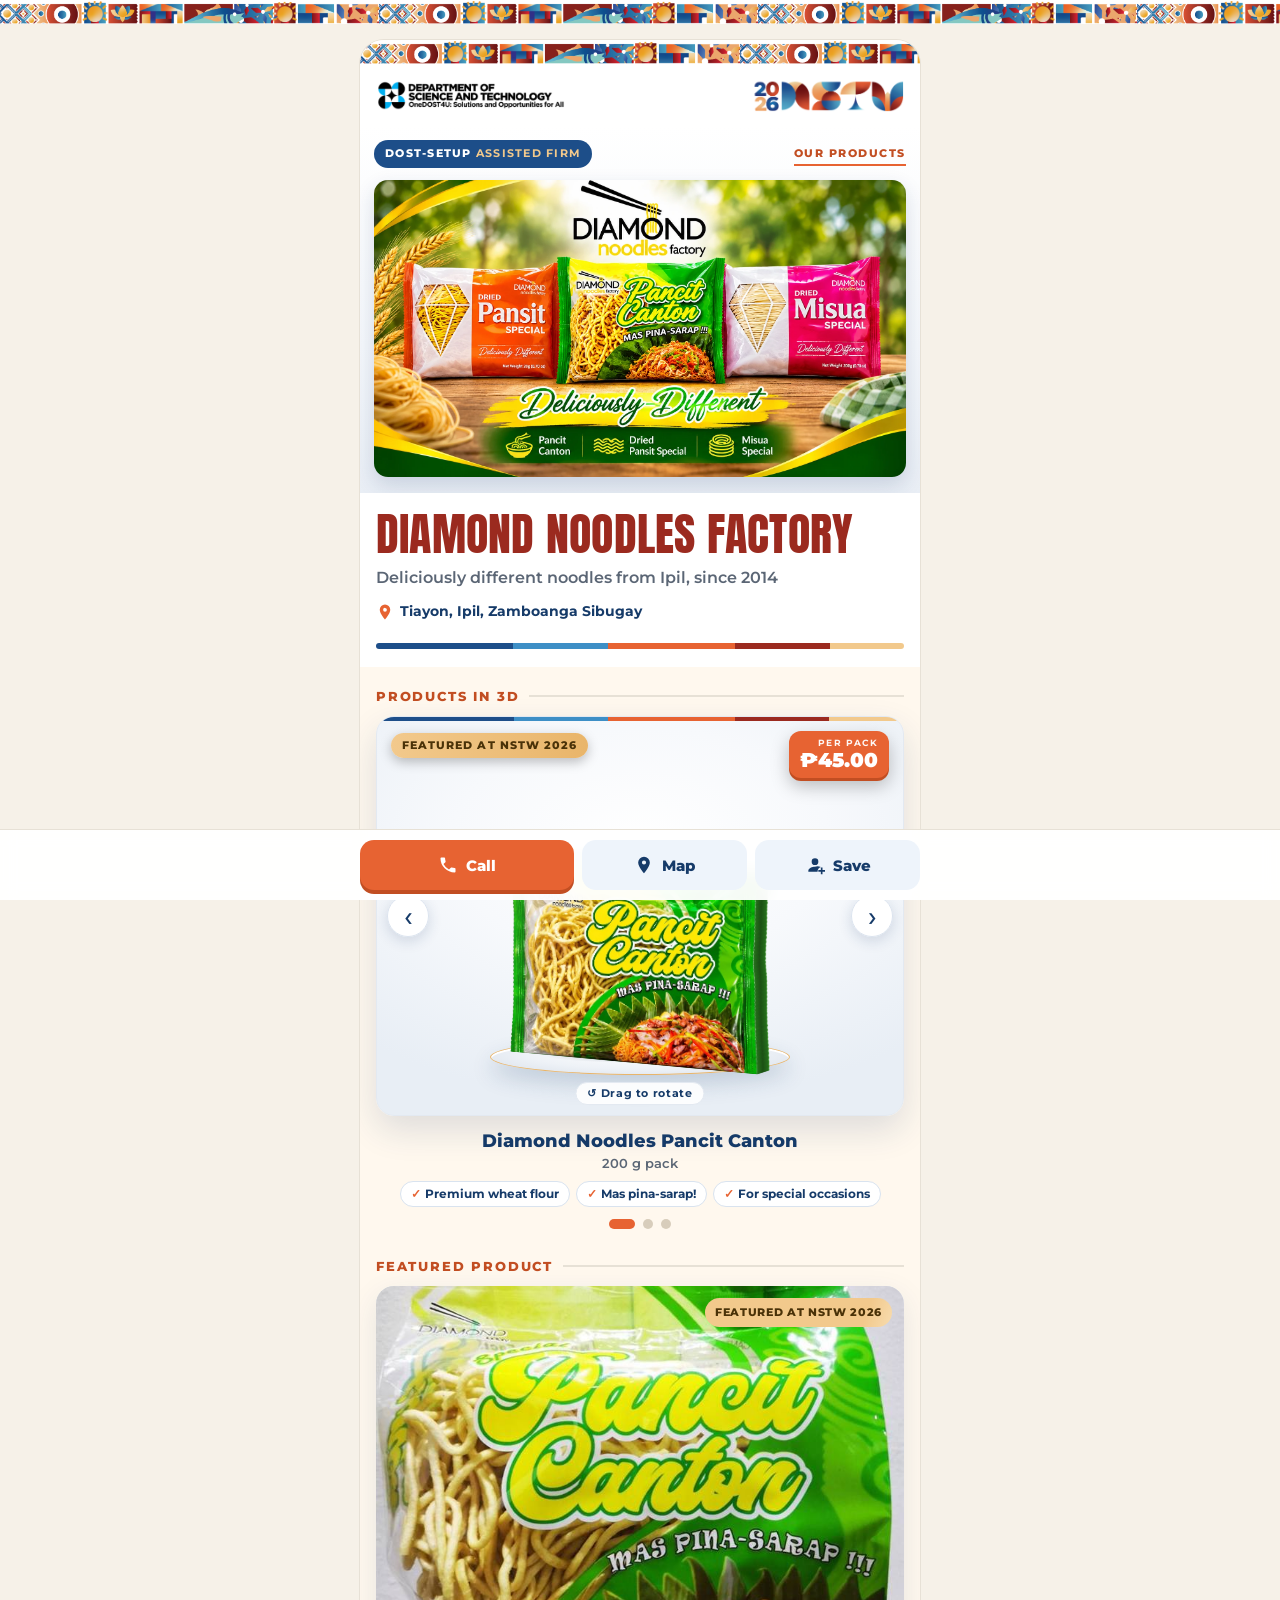
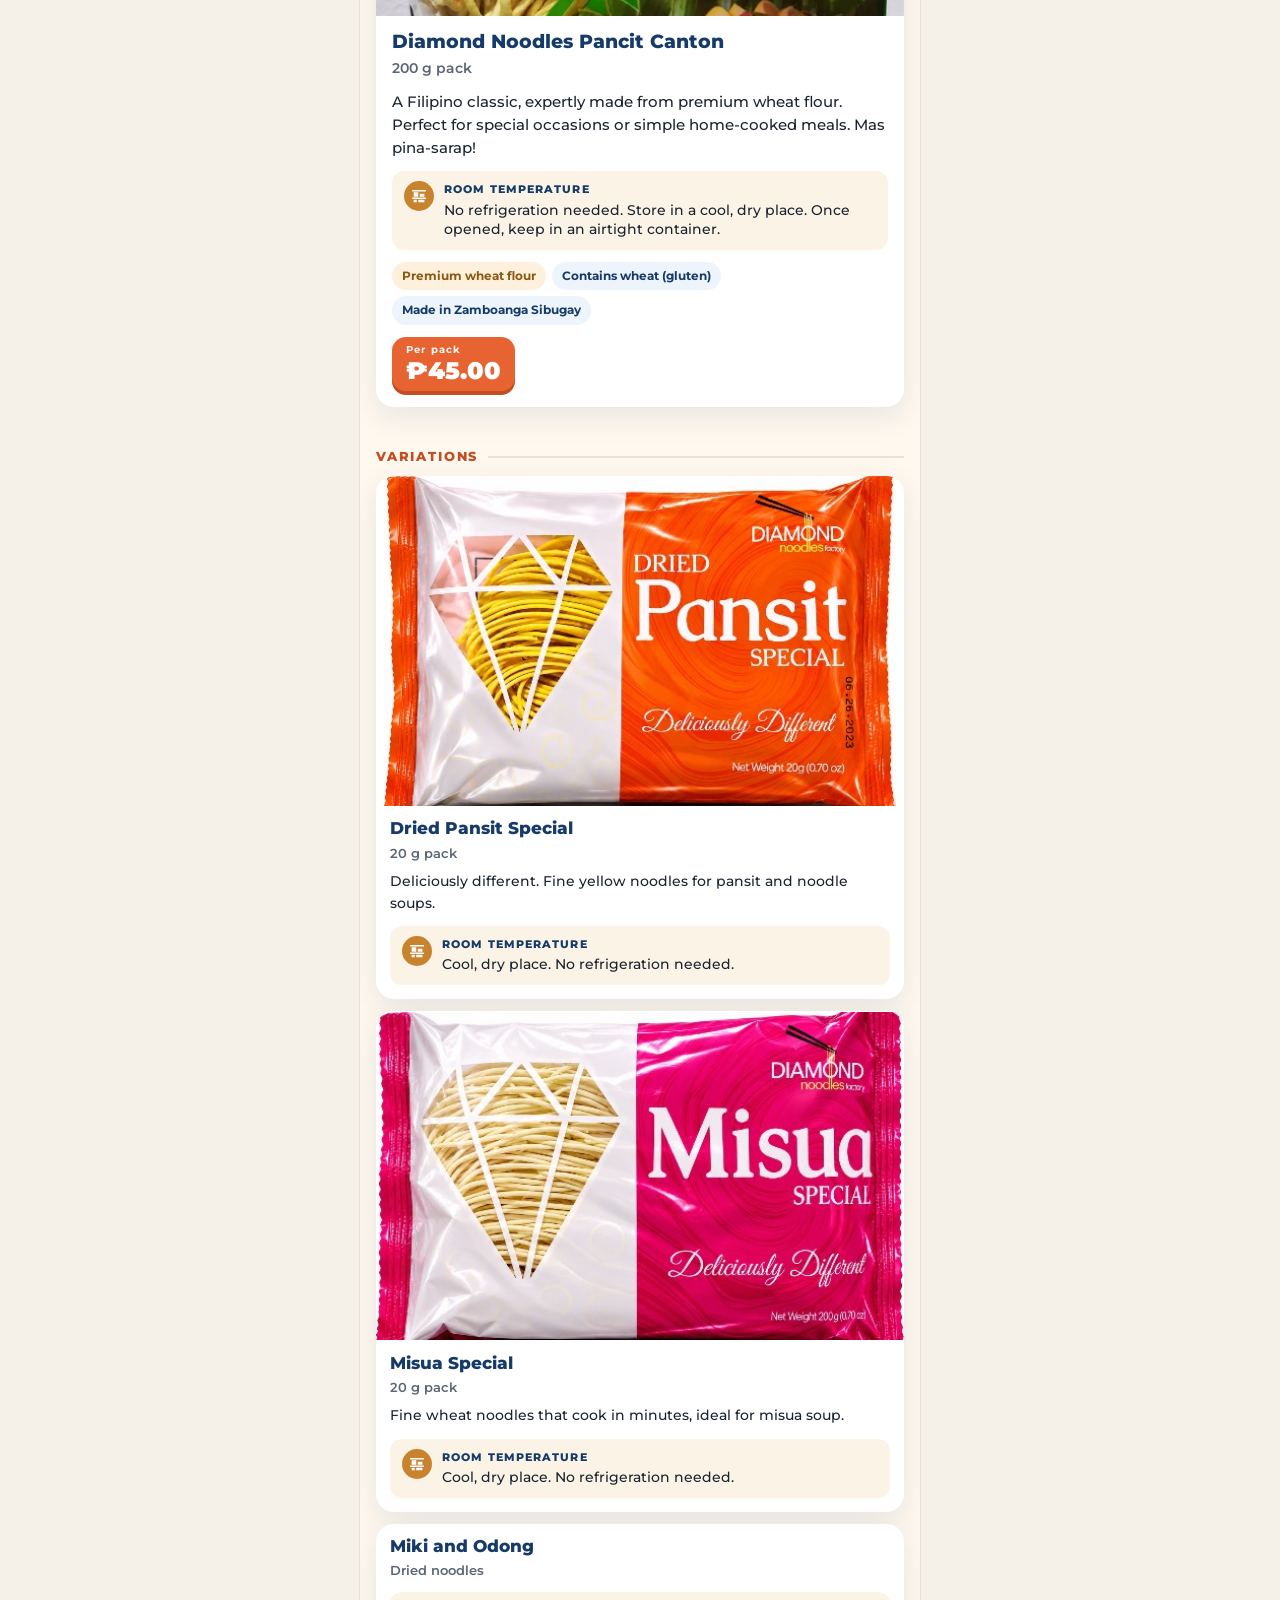
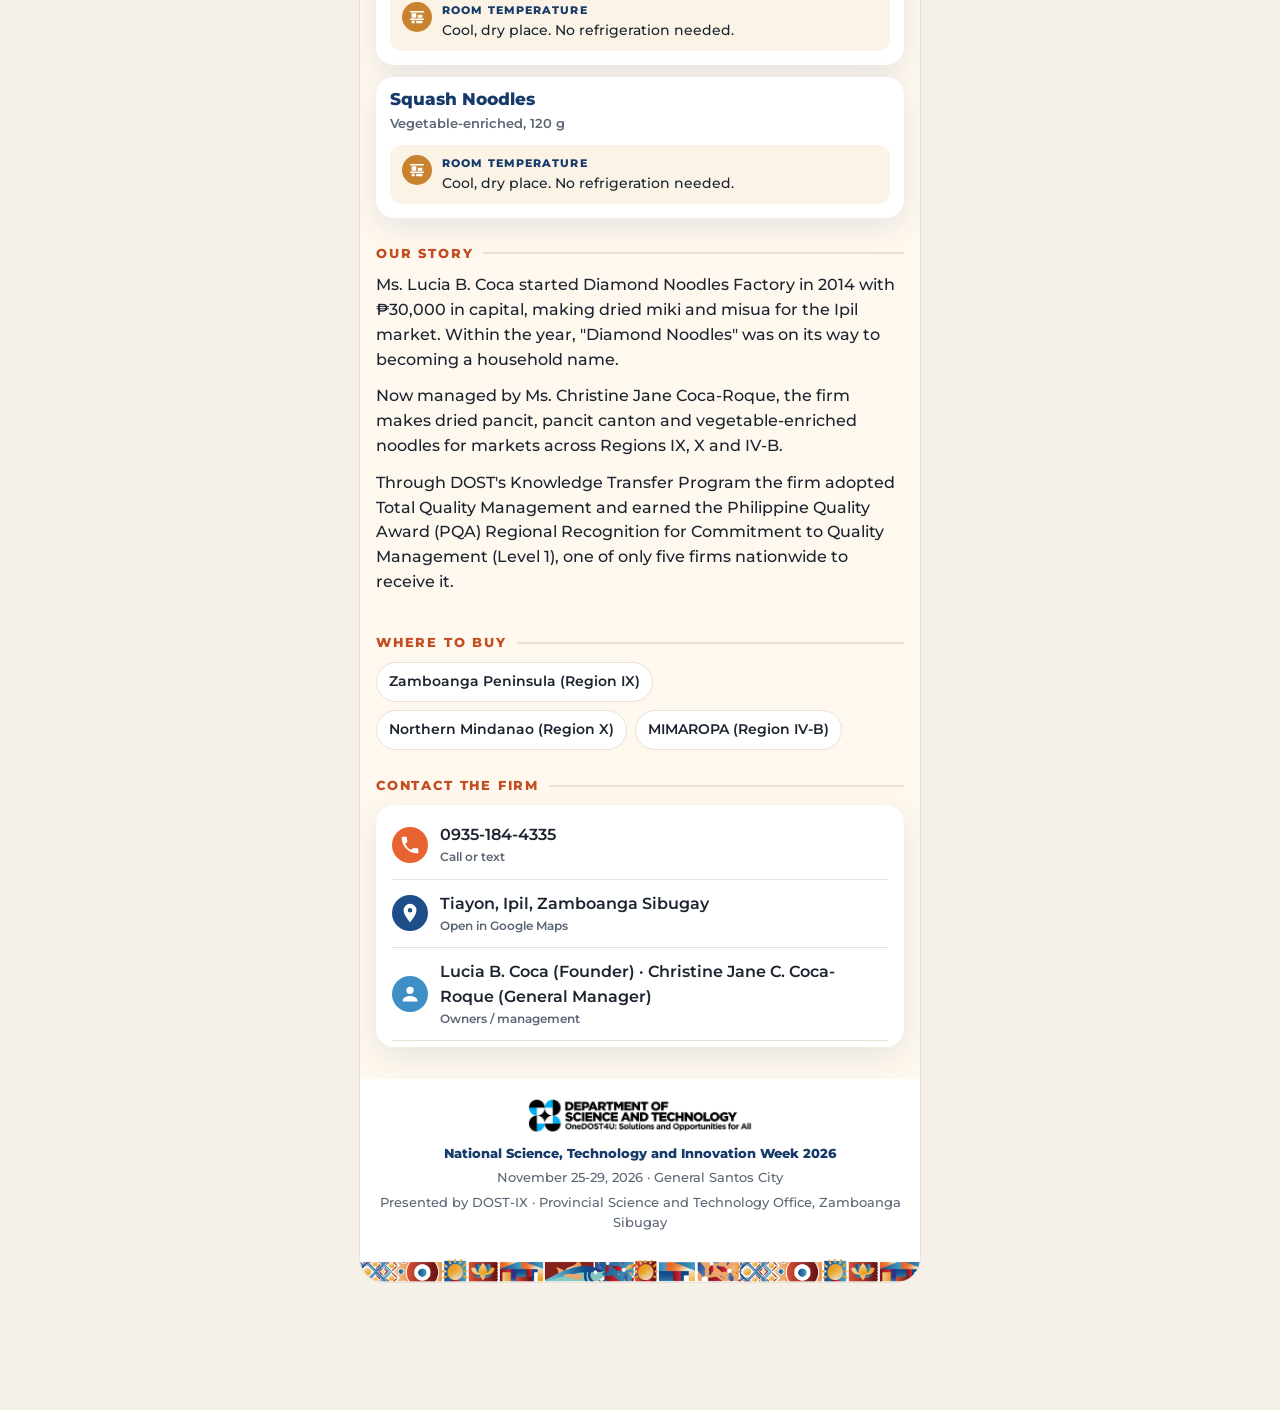
==== commit fb641488: "Diamond Noodles: promotional banner as the first screen Co-Authored-By: Claude Opus 5.5 <noreply@ant" ====
--- a/dnf/index.html
+++ b/dnf/index.html
@@ -7,17 +7,17 @@
 <meta name="description" content="Diamond Noodles Pancit Canton, Pansit Special and Misua: DOST-SETUP assisted products from Ipil, Zamboanga Sibugay, featured at NSTW 2026.">
 <meta property="og:title" content="Diamond Noodles Factory">
 <meta property="og:description" content="Deliciously different noodles from Ipil, Zamboanga Sibugay. Featured at NSTW 2026.">
-<meta property="og:image" content="../img/dnf-canton.jpg">
+<meta property="og:image" content="../img/dnf-banner.webp">
 <meta name="theme-color" content="#1d4e89">
 <link rel="preload" href="../assets/fonts/Montserrat-latin.woff2" as="font" type="font/woff2" crossorigin>
 <link rel="preload" href="../assets/fonts/Anton-latin.woff2" as="font" type="font/woff2" crossorigin>
-<link rel="preload" href="../img/3d/dnf-canton-photo.jpg" as="image">
-<link rel="stylesheet" href="../assets/style.css?v=19">
+<link rel="preload" href="../img/dnf-banner.webp" as="image">
+<link rel="stylesheet" href="../assets/style.css?v=21">
 </head>
 <body data-root="../">
 <main class="wrap" id="app"><noscript><p style="padding:16px">Diamond Noodles Factory, Tiayon, Ipil, Zamboanga Sibugay. Call 0935-184-4335.</p></noscript></main>
 <nav class="actions" id="actions" aria-label="Quick actions"></nav>
-<script src="../assets/app.js?v=19"></script>
+<script src="../assets/app.js?v=21"></script>
 <script>renderFirm("dnf");</script>
 </body>
 </html>
--- a/assets/style.css
+++ b/assets/style.css
@@ -321,3 +321,19 @@
 .v3d-dots button{width:10px;height:10px;border-radius:50%;border:0;padding:0;background:#d8cdbb;cursor:pointer;transition:width .25s,background .25s}
 .v3d-dots button[aria-current="true"]{width:26px;border-radius:6px;background:var(--orange)}
 @media (prefers-reduced-motion:reduce){.v3d-slide{transition:none}}
+/* responsive: header logos shrink to fit, and small phones (≤360px) get tighter labels and buttons */
+.top img{min-width:0;flex:0 1 auto;max-width:55%;height:auto;max-height:30px;object-fit:contain}
+.top .nstw{max-width:40%;max-height:34px}
+.ov-head .badge,.ov-cap{white-space:nowrap}
+@media (max-width:360px){
+  .top{gap:8px;padding:12px}
+  .hero.overview .badge{font-size:9px;letter-spacing:.06em;padding:5px 9px}
+  .ov-cap{font-size:9.5px;letter-spacing:.1em}
+  .title h1{font-size:34px}
+  .btn{font-size:13.5px;gap:6px;min-height:46px}
+  .actions .in{gap:6px}
+  .v3d-rib{font-size:9.5px;padding:5px 9px}
+  .v3d-price{font-size:17px}
+  .v3d-hooks span{font-size:11px;padding:4px 8px}
+}
+.contact a > div,.contact .row > div{min-width:0;overflow-wrap:anywhere}   /* long email addresses wrap on small phones */
